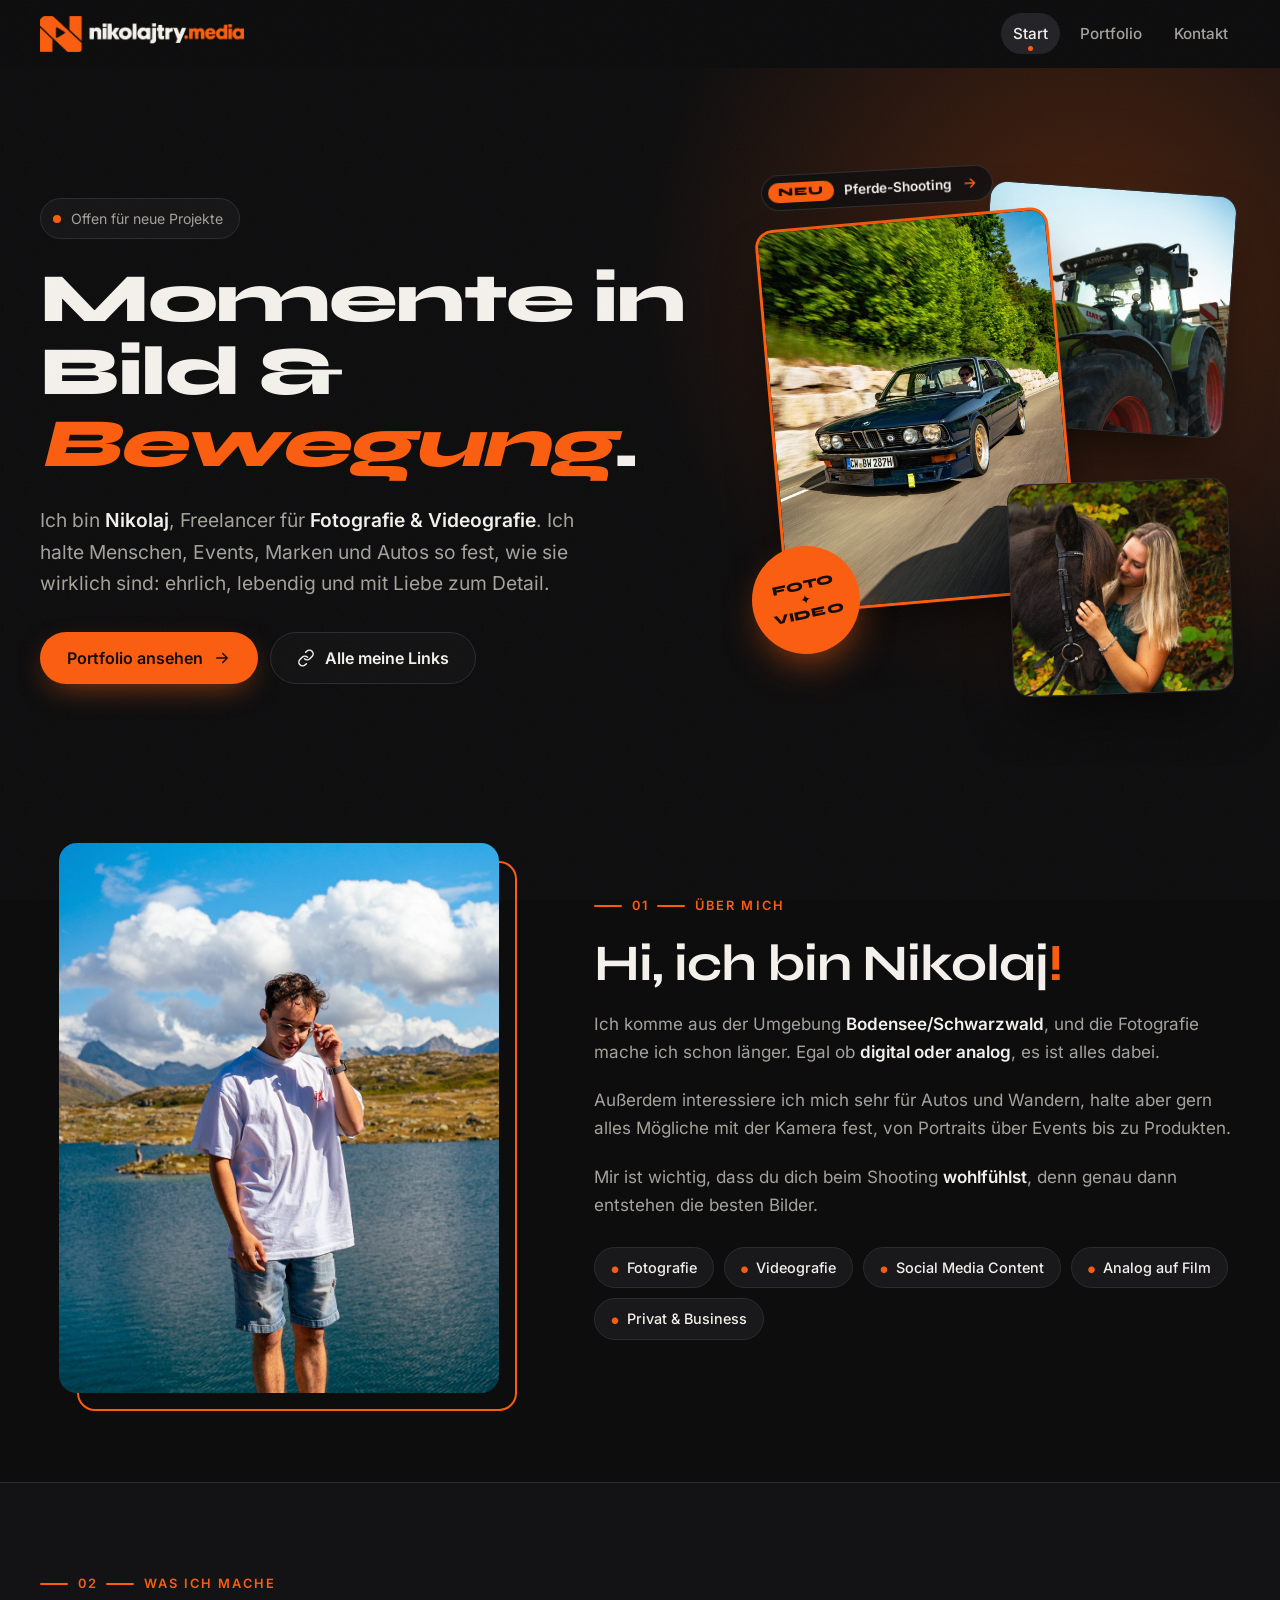
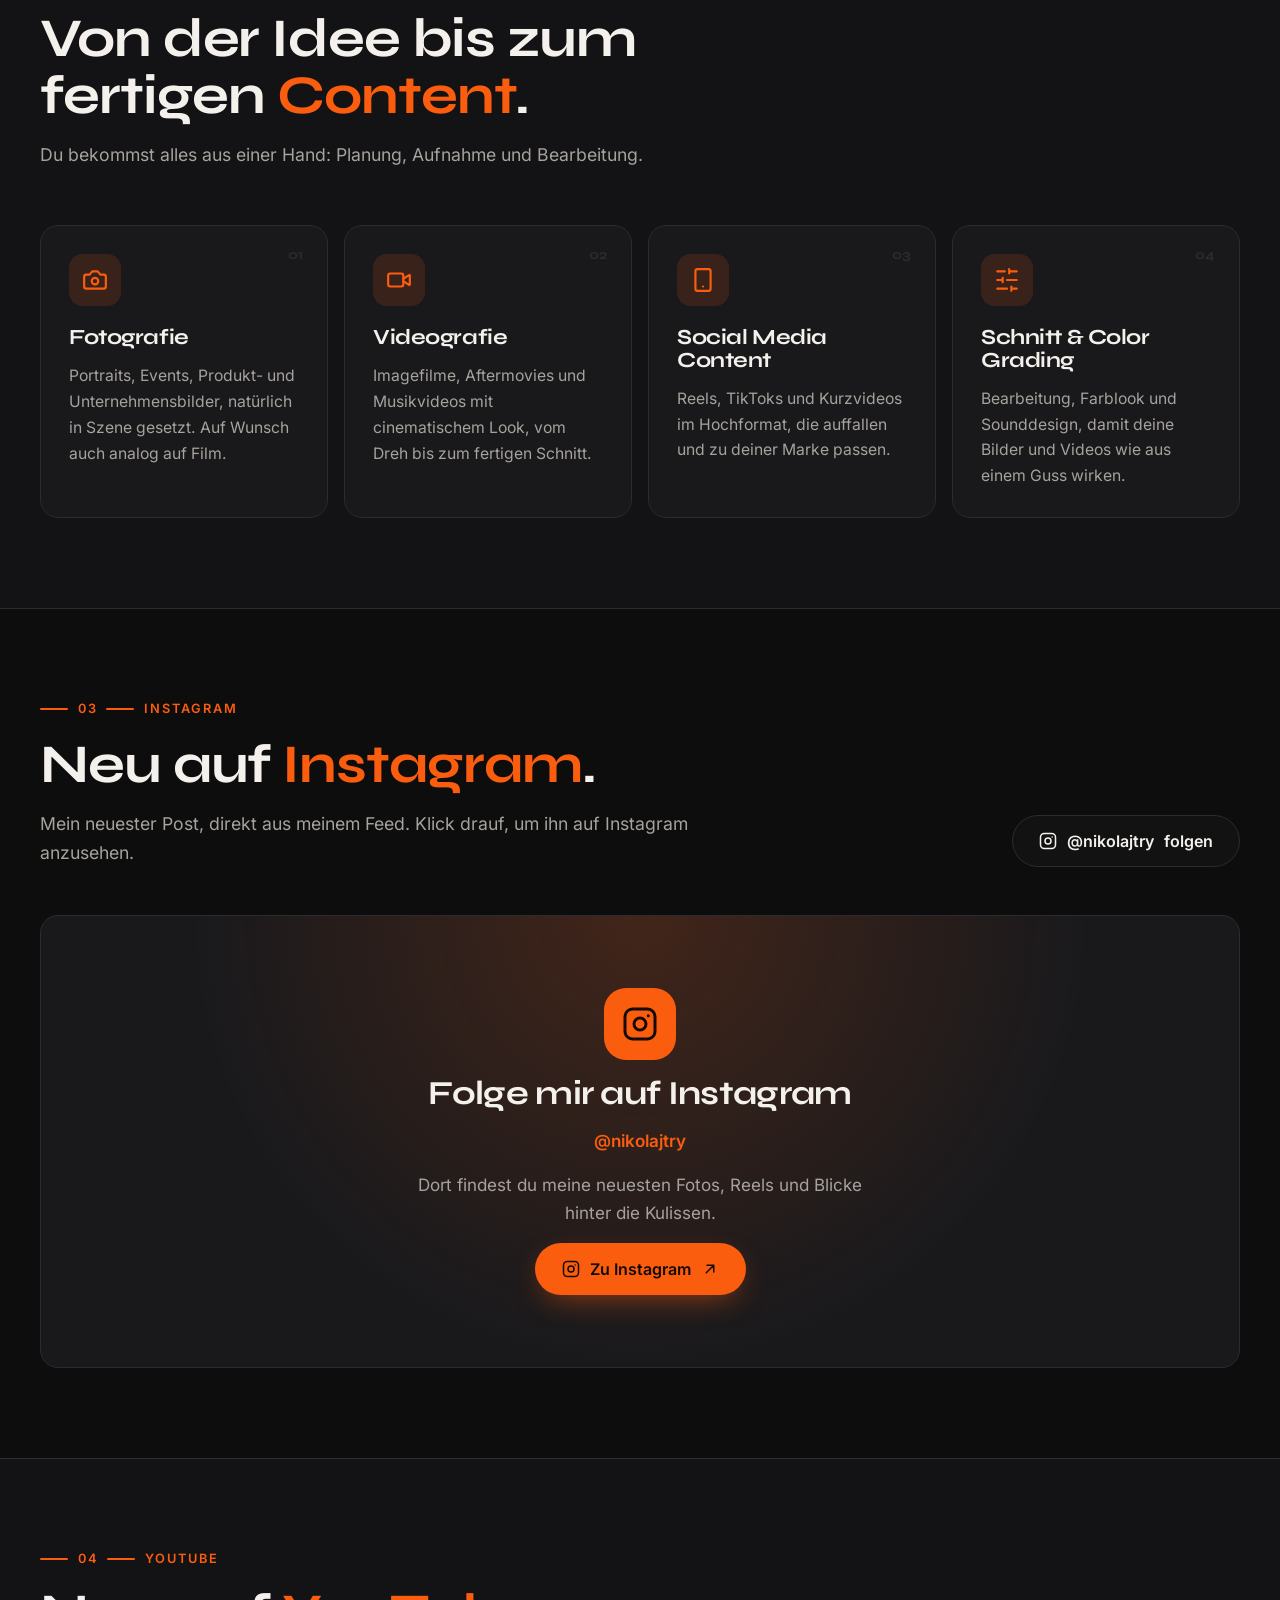
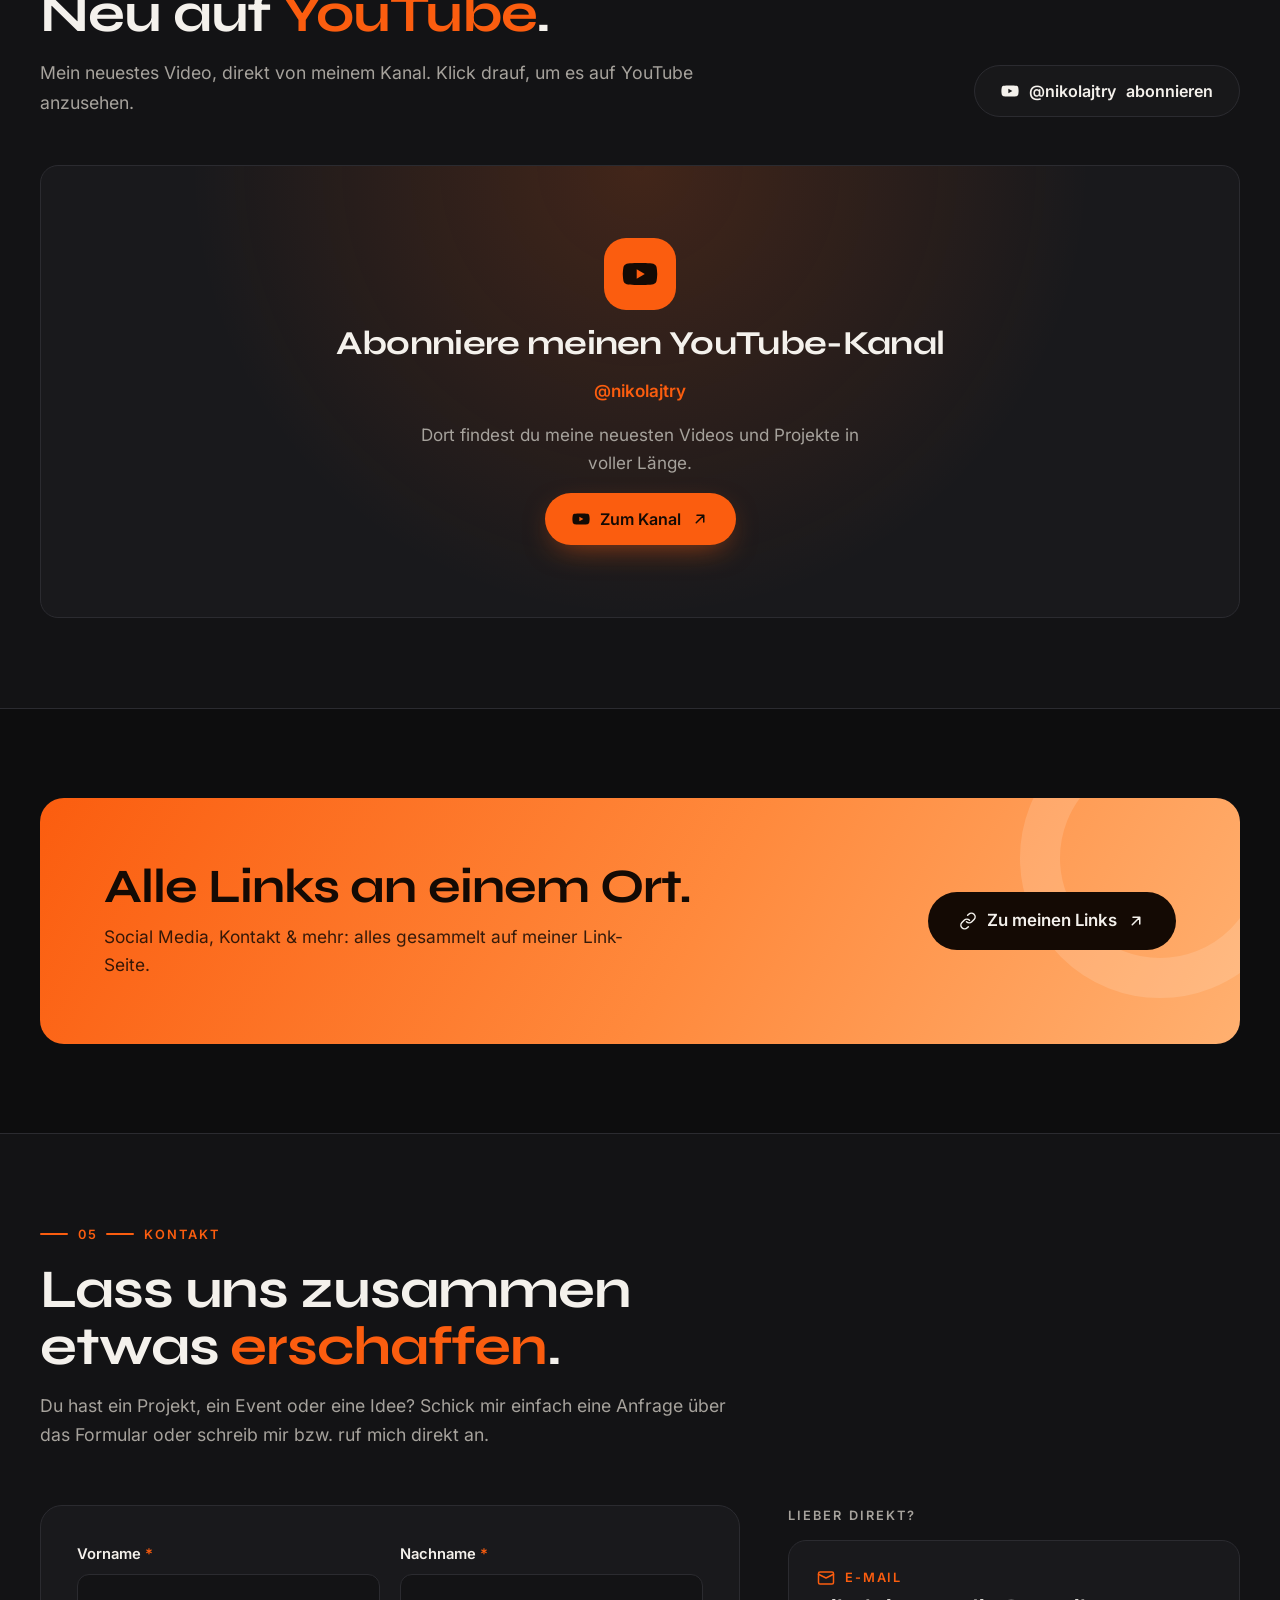
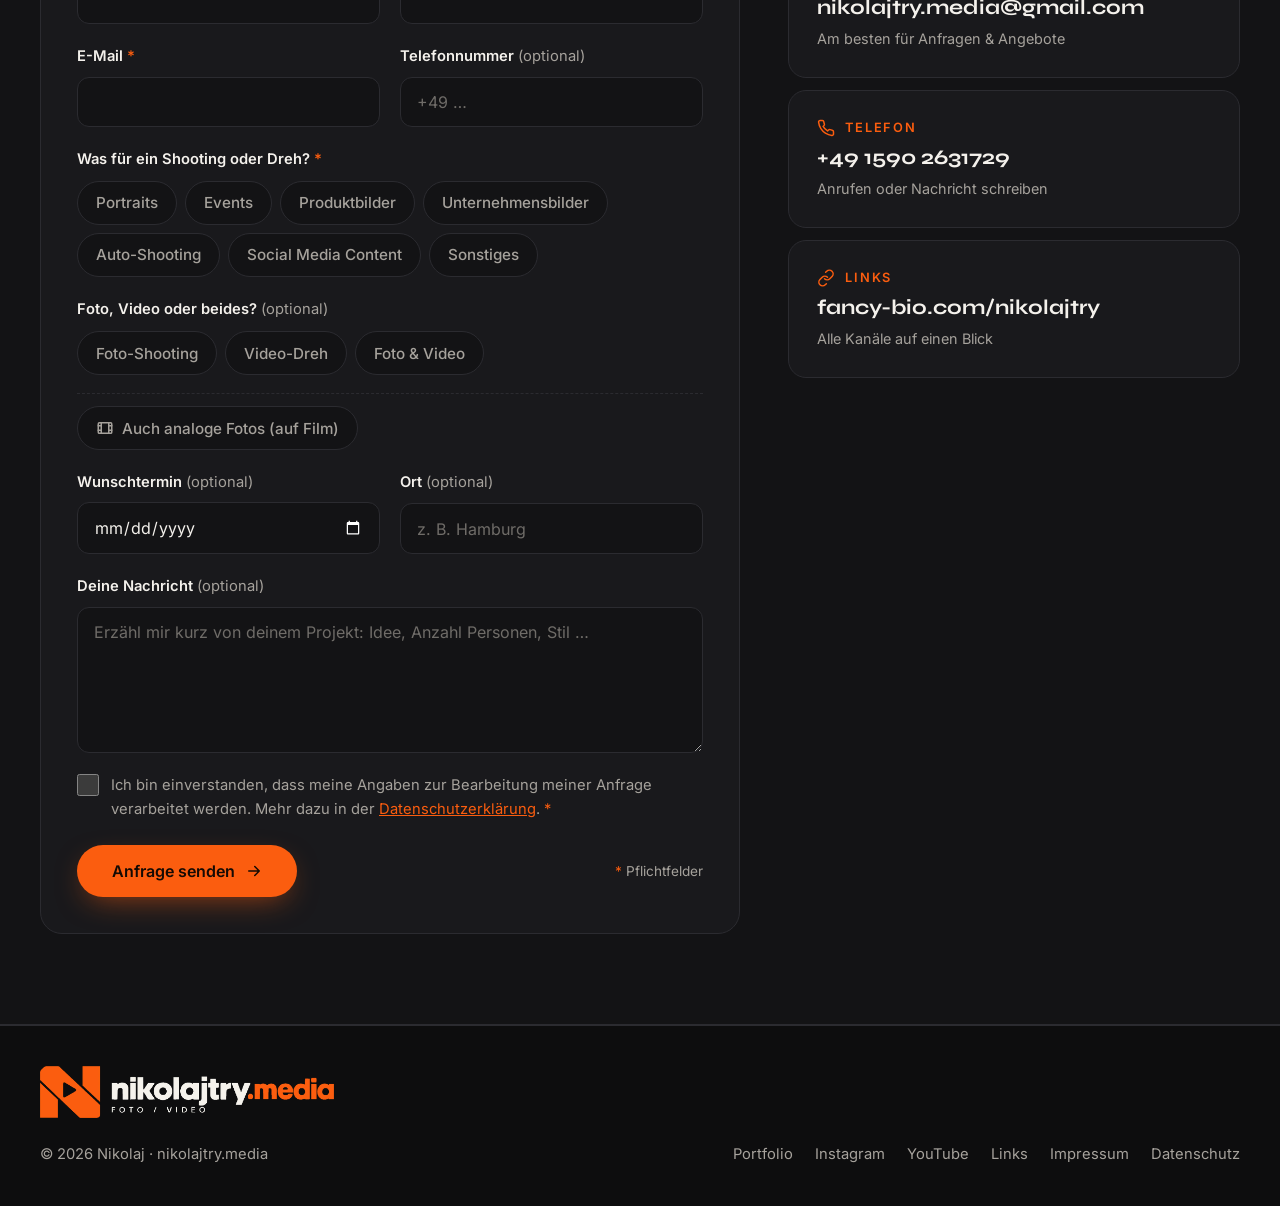
==== index.html @ f41c7193 "Neues Projekt "Holzrücken mit Pferd" (16 Bilder, Steißlingen) - Auswahl aus 22 Bildern: Rückepferd i" ====
<!DOCTYPE html>
<html lang="de">
<head>
  <meta charset="utf-8">
  <meta name="viewport" content="width=device-width, initial-scale=1">
  <title>Fotografie &amp; Videografie von Nikolaj | nikolajtry.media</title>
  <meta name="description" content="Nikolaj, Freelancer für Fotografie und Videografie: Portraits, Events, Auto-Shootings, Imagefilme und Social-Media-Content. Jetzt Portfolio ansehen und anfragen.">
  <meta name="theme-color" content="#0d0d0e">
  <meta property="og:title" content="Nikolaj | Fotografie & Videografie">
  <meta property="og:description" content="Freelancer für Foto & Video: Portraits, Events, Auto-Shootings, Imagefilme und Social-Media-Content.">
  <meta property="og:type" content="website">
  <link rel="icon" href="images/favicon-32.png" type="image/png" sizes="32x32">
  <link rel="icon" href="images/favicon-192.png" type="image/png" sizes="192x192">
  <link rel="apple-touch-icon" href="images/apple-touch-icon.png">
  <link rel="preload" href="fonts/syne-latin.woff2" as="font" type="font/woff2" crossorigin>
  <link rel="preload" href="fonts/inter-latin.woff2" as="font" type="font/woff2" crossorigin>
  <link rel="stylesheet" href="css/style.css?v=20261017-1156">
  <script>document.documentElement.classList.add("js");</script>
</head>
<body>
  <a class="skip-link" href="#inhalt">Zum Inhalt springen</a>

  <header class="site-header">
    <div class="container">
      <a class="logo" href="index.html" aria-label="nikolajtry.media, zur Startseite">
        <img class="logo-full" src="images/logo.webp" alt="nikolajtry.media" width="905" height="160">
        <img class="logo-icon" src="images/logo-icon.webp" alt="" width="185" height="160" aria-hidden="true">
      </a>
      <nav class="nav" aria-label="Hauptnavigation">
        <a href="index.html" aria-current="page">Start</a>
        <a href="portfolio.html">Portfolio</a>
        <a href="#kontakt">Kontakt</a>
      </nav>
    </div>
  </header>

  <main id="inhalt">
    <!-- ================= HERO ================= -->
    <section class="hero">
      <div class="container">
        <div class="hero-text">
          <span class="status-pill reveal"><span class="dot" aria-hidden="true"></span>Offen für neue Projekte</span>
          <h1 class="reveal" style="--delay:.08s">Momente in Bild &amp; <span class="accent">Bewegung</span>.</h1>
          <p class="hero-lead reveal" style="--delay:.16s">
            Ich bin <strong>Nikolaj</strong>, Freelancer für <strong>Fotografie &amp; Videografie</strong>.
            Ich halte Menschen, Events, Marken und Autos so fest, wie sie wirklich sind: ehrlich, lebendig
            und mit Liebe zum Detail.
          </p>
          <div class="hero-actions reveal" style="--delay:.24s">
            <a class="btn btn-primary" href="portfolio.html">
              Portfolio ansehen
              <svg viewBox="0 0 24 24" fill="none" stroke="currentColor" stroke-width="2" stroke-linecap="round" stroke-linejoin="round" aria-hidden="true"><path d="M5 12h14M13 6l6 6-6 6"/></svg>
            </a>
            <a class="btn btn-ghost" href="https://fancy-bio.com/nikolajtry" target="_blank" rel="noopener">
              <svg viewBox="0 0 24 24" fill="none" stroke="currentColor" stroke-width="2" stroke-linecap="round" stroke-linejoin="round" aria-hidden="true"><path d="M10 13a5 5 0 0 0 7.07 0l3-3a5 5 0 0 0-7.07-7.07l-1.5 1.5"/><path d="M14 11a5 5 0 0 0-7.07 0l-3 3a5 5 0 0 0 7.07 7.07l1.5-1.5"/></svg>
              Alle meine Links
            </a>
          </div>
        </div>

        <!-- wird automatisch gefüllt: Bilder aus "startseite" in js/projekte.js wechseln durch,
             ein Projekt mit "neu" bekommt den Neu-Hinweis -->
        <div class="hero-visual reveal" style="--delay:.2s" data-hero-visual>
          <a class="hero-collage" href="portfolio.html" aria-label="Zum Portfolio" data-hero-collage></a>
        </div>
      </div>
    </section>

    <!-- ================= ÜBER MICH ================= -->
    <section class="section" id="ueber-mich">
      <div class="container about">
        <div class="about-photo reveal">
          <img src="images/about.jpg" alt="Portrait von Nikolaj an einem Bergsee" width="1000" height="1250" loading="lazy">
        </div>
        <div class="about-text reveal" style="--delay:.1s">
          <span class="eyebrow">01<span class="eyebrow-line" aria-hidden="true"></span>Über mich</span>
          <h2>Hi, ich bin Nikolaj<span class="accent">!</span></h2>
          <p>
            Ich komme aus der Umgebung <strong>Bodensee/Schwarzwald</strong>, und die Fotografie mache ich
            schon länger. Egal ob <strong>digital oder analog</strong>, es ist alles dabei.
          </p>
          <p>
            Außerdem interessiere ich mich sehr für Autos und Wandern, halte aber gern alles Mögliche mit der
            Kamera fest, von Portraits über Events bis zu Produkten.
          </p>
          <p>
            Mir ist wichtig, dass du dich beim Shooting <strong>wohlfühlst</strong>, denn genau dann entstehen die besten Bilder.
          </p>
          <ul class="tags" aria-label="Schwerpunkte">
            <li>Fotografie</li>
            <li>Videografie</li>
            <li>Social Media Content</li>
            <li>Analog auf Film</li>
            <li>Privat &amp; Business</li>
          </ul>
        </div>
      </div>
    </section>

    <!-- ================= LEISTUNGEN ================= -->
    <section class="section section-alt" id="leistungen">
      <div class="container">
        <div class="section-head reveal">
          <span class="eyebrow">02<span class="eyebrow-line" aria-hidden="true"></span>Was ich mache</span>
          <h2>Von der Idee bis zum fertigen <span class="accent">Content</span>.</h2>
          <p>Du bekommst alles aus einer Hand: Planung, Aufnahme und Bearbeitung.</p>
        </div>

        <div class="services">
          <article class="service reveal">
            <span class="service-num" aria-hidden="true">01</span>
            <span class="service-icon" aria-hidden="true">
              <svg viewBox="0 0 24 24" fill="none" stroke="currentColor" stroke-width="2" stroke-linecap="round" stroke-linejoin="round"><path d="M14.5 4h-5L7 7H4a2 2 0 0 0-2 2v9a2 2 0 0 0 2 2h16a2 2 0 0 0 2-2V9a2 2 0 0 0-2-2h-3l-2.5-3z"/><circle cx="12" cy="13" r="3"/></svg>
            </span>
            <h3>Fotografie</h3>
            <p>Portraits, Events, Produkt- und Unternehmensbilder, natürlich in Szene gesetzt. Auf Wunsch auch analog auf Film.</p>
          </article>

          <article class="service reveal" style="--delay:.08s">
            <span class="service-num" aria-hidden="true">02</span>
            <span class="service-icon" aria-hidden="true">
              <svg viewBox="0 0 24 24" fill="none" stroke="currentColor" stroke-width="2" stroke-linecap="round" stroke-linejoin="round"><path d="m16 13 5.2 3.5a.5.5 0 0 0 .8-.4V7.9a.5.5 0 0 0-.8-.4L16 11"/><rect x="2" y="6" width="14" height="12" rx="2"/></svg>
            </span>
            <h3>Videografie</h3>
            <p>Imagefilme, Aftermovies und Musikvideos mit cinematischem Look, vom Dreh bis zum fertigen Schnitt.</p>
          </article>

          <article class="service reveal" style="--delay:.16s">
            <span class="service-num" aria-hidden="true">03</span>
            <span class="service-icon" aria-hidden="true">
              <svg viewBox="0 0 24 24" fill="none" stroke="currentColor" stroke-width="2" stroke-linecap="round" stroke-linejoin="round"><rect x="5" y="2" width="14" height="20" rx="2"/><path d="M12 18h.01"/></svg>
            </span>
            <h3>Social Media Content</h3>
            <p>Reels, TikToks und Kurzvideos im Hochformat, die auffallen und zu deiner Marke passen.</p>
          </article>

          <article class="service reveal" style="--delay:.24s">
            <span class="service-num" aria-hidden="true">04</span>
            <span class="service-icon" aria-hidden="true">
              <svg viewBox="0 0 24 24" fill="none" stroke="currentColor" stroke-width="2" stroke-linecap="round" stroke-linejoin="round"><path d="M21 4h-7M10 4H3M21 12h-9M8 12H3M21 20h-5M12 20H3M14 2v4M8 10v4M16 18v4"/></svg>
            </span>
            <h3>Schnitt &amp; Color Grading</h3>
            <p>Bearbeitung, Farblook und Sounddesign, damit deine Bilder und Videos wie aus einem Guss wirken.</p>
          </article>
        </div>
      </div>
    </section>

    <!-- ================= INSTAGRAM ================= -->
    <section class="section" id="instagram">
      <div class="container">
        <div class="insta-head">
          <div class="section-head reveal">
            <span class="eyebrow">03<span class="eyebrow-line" aria-hidden="true"></span>Instagram</span>
            <h2>Neu auf <span class="accent">Instagram</span>.</h2>
            <p>Mein neuester Post, direkt aus meinem Feed. Klick drauf, um ihn auf Instagram anzusehen.</p>
          </div>
          <a class="btn btn-ghost reveal" href="https://www.instagram.com/nikolajtry/" target="_blank" rel="noopener" data-insta-profile>
            <svg viewBox="0 0 24 24" fill="none" stroke="currentColor" stroke-width="2" stroke-linecap="round" stroke-linejoin="round" aria-hidden="true"><rect x="2" y="2" width="20" height="20" rx="5"/><circle cx="12" cy="12" r="4"/><circle cx="17.5" cy="6.5" r="1" fill="currentColor" stroke="none"/></svg>
            <span data-insta-handle>@nikolajtry</span> folgen
          </a>
        </div>

        <!-- wird von js/main.js gefüllt (Einstellungen in js/config.js) -->
        <div data-insta-feed aria-live="polite">
          <div class="insta-skeleton" aria-label="Instagram-Feed wird geladen"></div>
        </div>
      </div>
    </section>

    <!-- ================= YOUTUBE ================= -->
    <section class="section section-alt" id="youtube">
      <div class="container">
        <div class="insta-head">
          <div class="section-head reveal">
            <span class="eyebrow">04<span class="eyebrow-line" aria-hidden="true"></span>YouTube</span>
            <h2>Neu auf <span class="accent">YouTube</span>.</h2>
            <p>Mein neuestes Video, direkt von meinem Kanal. Klick drauf, um es auf YouTube anzusehen.</p>
          </div>
          <a class="btn btn-ghost reveal" href="https://www.youtube.com/@nikolajtry" target="_blank" rel="noopener" data-yt-channel>
            <svg viewBox="0 0 24 24" fill="currentColor" aria-hidden="true"><path d="M23 7.2a3 3 0 0 0-2.1-2.1C19 4.6 12 4.6 12 4.6s-7 0-8.9.5A3 3 0 0 0 1 7.2 31 31 0 0 0 .5 12 31 31 0 0 0 1 16.8a3 3 0 0 0 2.1 2.1c1.9.5 8.9.5 8.9.5s7 0 8.9-.5a3 3 0 0 0 2.1-2.1 31 31 0 0 0 .5-4.8 31 31 0 0 0-.5-4.8ZM9.8 15.1V8.9l5.4 3.1-5.4 3.1Z"/></svg>
            <span data-yt-handle>@nikolajtry</span> abonnieren
          </a>
        </div>

        <!-- wird von js/youtube.js gefüllt (Einstellungen in js/config.js) -->
        <div data-yt-feed aria-live="polite">
          <div class="insta-skeleton yt-skeleton" aria-label="YouTube-Videos werden geladen"></div>
        </div>
      </div>
    </section>

    <!-- ================= LINKS (Fancy Bio) ================= -->
    <section class="section">
      <div class="container">
        <div class="links-band reveal">
          <div>
            <h2>Alle Links an einem Ort.</h2>
            <p>Social Media, Kontakt &amp; mehr: alles gesammelt auf meiner Link-Seite.</p>
          </div>
          <a class="btn btn-dark" href="https://fancy-bio.com/nikolajtry" target="_blank" rel="noopener">
            <svg viewBox="0 0 24 24" fill="none" stroke="currentColor" stroke-width="2" stroke-linecap="round" stroke-linejoin="round" aria-hidden="true"><path d="M10 13a5 5 0 0 0 7.07 0l3-3a5 5 0 0 0-7.07-7.07l-1.5 1.5"/><path d="M14 11a5 5 0 0 0-7.07 0l-3 3a5 5 0 0 0 7.07 7.07l1.5-1.5"/></svg>
            Zu meinen Links
            <svg viewBox="0 0 24 24" fill="none" stroke="currentColor" stroke-width="2" stroke-linecap="round" stroke-linejoin="round" aria-hidden="true"><path d="M7 17 17 7M8 7h9v9"/></svg>
          </a>
        </div>
      </div>
    </section>

    <!-- ================= KONTAKT ================= -->
    <section class="section section-alt" id="kontakt">
      <div class="container">
        <div class="section-head reveal">
          <span class="eyebrow">05<span class="eyebrow-line" aria-hidden="true"></span>Kontakt</span>
          <h2>Lass uns zusammen etwas <span class="accent">erschaffen</span>.</h2>
          <p>Du hast ein Projekt, ein Event oder eine Idee? Schick mir einfach eine Anfrage über das Formular oder schreib mir bzw. ruf mich direkt an.</p>
        </div>

        <div class="contact-layout">
          <form class="contact-form reveal" data-contact-form novalidate>
            <div class="form-body" data-form-body>
              <div class="form-row">
                <div class="field">
                  <label for="cf-vorname">Vorname <span class="req" aria-hidden="true">*</span></label>
                  <input id="cf-vorname" name="vorname" type="text" autocomplete="given-name" required aria-describedby="cf-vorname-error">
                  <p class="field-error" id="cf-vorname-error"></p>
                </div>
                <div class="field">
                  <label for="cf-nachname">Nachname <span class="req" aria-hidden="true">*</span></label>
                  <input id="cf-nachname" name="nachname" type="text" autocomplete="family-name" required aria-describedby="cf-nachname-error">
                  <p class="field-error" id="cf-nachname-error"></p>
                </div>
              </div>

              <div class="form-row">
                <div class="field">
                  <label for="cf-email">E-Mail <span class="req" aria-hidden="true">*</span></label>
                  <input id="cf-email" name="email" type="email" autocomplete="email" inputmode="email" required aria-describedby="cf-email-error">
                  <p class="field-error" id="cf-email-error"></p>
                </div>
                <div class="field">
                  <label for="cf-telefon">Telefonnummer <span class="optional">(optional)</span></label>
                  <input id="cf-telefon" name="telefon" type="tel" autocomplete="tel" inputmode="tel" placeholder="+49 …" aria-describedby="cf-telefon-error">
                  <p class="field-error" id="cf-telefon-error"></p>
                </div>
              </div>

              <fieldset class="field chips-field" aria-describedby="cf-art-error">
                <legend>Was für ein Shooting oder Dreh? <span class="req" aria-hidden="true">*</span></legend>
                <div class="chips">
              <label class="chip"><input type="radio" name="art" value="portrait" required><span>Portraits</span></label>
              <label class="chip"><input type="radio" name="art" value="event"><span>Events</span></label>
              <label class="chip"><input type="radio" name="art" value="produkt"><span>Produktbilder</span></label>
              <label class="chip"><input type="radio" name="art" value="unternehmen"><span>Unternehmensbilder</span></label>
              <label class="chip"><input type="radio" name="art" value="automotive"><span>Auto-Shooting</span></label>
              <label class="chip"><input type="radio" name="art" value="social-media"><span>Social Media Content</span></label>
              <label class="chip"><input type="radio" name="art" value="sonstiges"><span>Sonstiges</span></label>
                </div>
                <p class="field-error" id="cf-art-error"></p>
              </fieldset>

              <fieldset class="field chips-field chips-sub" data-event-types hidden>
                <legend>Welches Event?</legend>
                <div class="chips">
              <label class="chip"><input type="radio" name="anlass" value="Geburtstag"><span>Geburtstag</span></label>
              <label class="chip"><input type="radio" name="anlass" value="Hochzeit"><span>Hochzeit</span></label>
              <label class="chip"><input type="radio" name="anlass" value="Feier"><span>Feier / Party</span></label>
              <label class="chip"><input type="radio" name="anlass" value="Anderes Event"><span>Anderes Event</span></label>
                </div>
              </fieldset>

              <!-- erscheint nur bei "Sonstiges" -->
              <div class="field chips-sub" data-other-box hidden>
                <label for="cf-sonstiges">Worum geht's? <span class="req" aria-hidden="true">*</span></label>
                <input id="cf-sonstiges" name="sonstiges" type="text" maxlength="80" autocomplete="off" placeholder="z. B. Tiershooting, Musikvideo, Bewerbungsfotos …" aria-describedby="cf-sonstiges-error">
                <p class="field-error" id="cf-sonstiges-error"></p>
              </div>

              <fieldset class="field chips-field">
                <legend>Foto, Video oder beides? <span class="optional">(optional)</span></legend>
                <div class="chips">
              <label class="chip"><input type="radio" name="medium" value="Foto"><span>Foto-Shooting</span></label>
              <label class="chip"><input type="radio" name="medium" value="Video"><span>Video-Dreh</span></label>
              <label class="chip"><input type="radio" name="medium" value="Foto & Video"><span>Foto &amp; Video</span></label>
                </div>
                <div class="chips chips-addon">
                  <label class="chip"><input type="checkbox" name="analog" value="Ja"><span><svg viewBox="0 0 24 24" fill="none" stroke="currentColor" stroke-width="2" stroke-linecap="round" stroke-linejoin="round" aria-hidden="true"><rect x="3" y="5" width="18" height="14" rx="1.5"/><path d="M7 5v14M17 5v14M3 9h4M3 15h4M17 9h4M17 15h4"/></svg>Auch analoge Fotos (auf Film)</span></label>
                </div>
              </fieldset>

              <div class="form-row">
                <div class="field">
                  <label for="cf-datum">Wunschtermin <span class="optional">(optional)</span></label>
                  <input id="cf-datum" name="datum" type="date">
                </div>
                <div class="field">
                  <label for="cf-ort">Ort <span class="optional">(optional)</span></label>
                  <input id="cf-ort" name="ort" type="text" autocomplete="address-level2" placeholder="z. B. Hamburg">
                </div>
              </div>

              <div class="field">
                <label for="cf-nachricht">Deine Nachricht <span class="optional">(optional)</span></label>
                <textarea id="cf-nachricht" name="nachricht" rows="5" placeholder="Erzähl mir kurz von deinem Projekt: Idee, Anzahl Personen, Stil …"></textarea>
              </div>

              <!-- Schutz vor Spam-Bots: Dieses Feld ist für Menschen unsichtbar -->
              <div class="hp" aria-hidden="true">
                <label>Bitte leer lassen <input type="text" name="_honey" tabindex="-1" autocomplete="off"></label>
              </div>

              <div class="field">
                <label class="consent">
                  <input type="checkbox" name="datenschutz" required aria-describedby="cf-consent-error">
                  <span>Ich bin einverstanden, dass meine Angaben zur Bearbeitung meiner Anfrage verarbeitet werden. Mehr dazu in der <a href="impressum.html#datenschutz">Datenschutzerklärung</a>. <span class="req" aria-hidden="true">*</span></span>
                </label>
                <p class="field-error" id="cf-consent-error"></p>
              </div>

              <div class="form-actions">
                <button class="btn btn-primary" type="submit" data-submit>
                  <span data-submit-label>Anfrage senden</span>
                  <svg viewBox="0 0 24 24" fill="none" stroke="currentColor" stroke-width="2" stroke-linecap="round" stroke-linejoin="round" aria-hidden="true"><path d="M5 12h14M13 6l6 6-6 6"/></svg>
                </button>
                <p class="form-note"><span class="req">*</span> Pflichtfelder</p>
              </div>
            </div>

            <div class="form-status" data-form-status role="status" aria-live="polite" tabindex="-1"></div>
          </form>

          <aside class="contact-aside reveal" style="--delay:.1s" aria-label="Direkter Kontakt">
            <p class="aside-title">Lieber direkt?</p>
            <div class="contact-grid">
              <a class="contact-card reveal" href="mailto:nikolajtry.media@gmail.com?subject=Anfrage%20%C3%BCber%20dein%20Portfolio">
                <span class="label">
                  <svg viewBox="0 0 24 24" fill="none" stroke="currentColor" stroke-width="2" stroke-linecap="round" stroke-linejoin="round" aria-hidden="true"><rect x="2" y="4" width="20" height="16" rx="2"/><path d="m22 7-10 5L2 7"/></svg>
                  E-Mail
                </span>
                <span class="value">nikolajtry.media@gmail.com</span>
                <span class="hint">Am besten für Anfragen &amp; Angebote</span>
              </a>

              <a class="contact-card reveal" style="--delay:.08s" href="tel:+4915902631729">
                <span class="label">
                  <svg viewBox="0 0 24 24" fill="none" stroke="currentColor" stroke-width="2" stroke-linecap="round" stroke-linejoin="round" aria-hidden="true"><path d="M22 16.92v3a2 2 0 0 1-2.18 2 19.79 19.79 0 0 1-8.63-3.07 19.5 19.5 0 0 1-6-6 19.79 19.79 0 0 1-3.07-8.67A2 2 0 0 1 4.11 2h3a2 2 0 0 1 2 1.72c.13.96.36 1.9.7 2.81a2 2 0 0 1-.45 2.11L8.09 9.91a16 16 0 0 0 6 6l1.27-1.27a2 2 0 0 1 2.11-.45c.91.34 1.85.57 2.81.7A2 2 0 0 1 22 16.92z"/></svg>
                  Telefon
                </span>
                <span class="value">+49 1590 2631729</span>
                <span class="hint">Anrufen oder Nachricht schreiben</span>
              </a>

              <a class="contact-card reveal" style="--delay:.16s" href="https://fancy-bio.com/nikolajtry" target="_blank" rel="noopener">
                <span class="label">
                  <svg viewBox="0 0 24 24" fill="none" stroke="currentColor" stroke-width="2" stroke-linecap="round" stroke-linejoin="round" aria-hidden="true"><path d="M10 13a5 5 0 0 0 7.07 0l3-3a5 5 0 0 0-7.07-7.07l-1.5 1.5"/><path d="M14 11a5 5 0 0 0-7.07 0l-3 3a5 5 0 0 0 7.07 7.07l1.5-1.5"/></svg>
                  Links
                </span>
                <span class="value">fancy-bio.com/nikolajtry</span>
                <span class="hint">Alle Kanäle auf einen Blick</span>
              </a>
            </div>
          </aside>
        </div>
      </div>
    </section>
  </main>

  <footer class="site-footer">
    <div class="container">
      <a class="footer-logo" href="index.html" aria-label="nikolajtry.media, zur Startseite">
        <img src="images/logo-full.webp" alt="nikolajtry.media, Foto / Video" width="1131" height="200" loading="lazy">
      </a>
      <span>© <span data-year>2026</span> Nikolaj · nikolajtry.media</span>
      <nav class="footer-links" aria-label="Footer">
        <a href="portfolio.html">Portfolio</a>
        <a href="https://www.instagram.com/nikolajtry/" target="_blank" rel="noopener" data-insta-profile>Instagram</a>
        <a href="https://www.youtube.com/@nikolajtry" target="_blank" rel="noopener" data-yt-channel>YouTube</a>
        <a href="https://fancy-bio.com/nikolajtry" target="_blank" rel="noopener">Links</a>
        <a href="impressum.html">Impressum</a>
        <a href="impressum.html#datenschutz">Datenschutz</a>
      </nav>
    </div>
  </footer>

  <script src="js/config.js?v=20261017-1156"></script>
  <script src="js/projekte.js?v=20261017-1156"></script>
  <script src="js/media.js?v=20261017-1156"></script>
  <script src="js/main.js?v=20261017-1156"></script>
  <script src="js/youtube.js?v=20261017-1156"></script>
  <script src="js/kontakt.js?v=20261017-1156"></script>
</body>
</html>
---- css/style.css ----
/* ============================================================
   Schriften (lokal gehostet – kein Google-Server, DSGVO-freundlich)
   ============================================================ */
@font-face {
  font-family: "Syne";
  src: url("../fonts/syne-latin.woff2") format("woff2");
  font-weight: 400 800;
  font-display: swap;
}
@font-face {
  font-family: "Inter";
  src: url("../fonts/inter-latin.woff2") format("woff2");
  font-weight: 100 900;
  font-display: swap;
}

/* ============================================================
   Farben & Grundwerte – hier kannst du z. B. das Orange ändern
   ============================================================ */
:root {
  color-scheme: dark;
  --bg: #0d0d0e;
  --bg-2: #131315;
  --surface: #19191c;
  --surface-2: #222226;
  --line: #2b2b30;
  --text: #f4f1ec;
  --muted: #a6a29c;
  --orange: #fb5d0f; /* exakt das Orange aus dem Logo */
  --orange-2: #ff7a33;
  --orange-soft: rgba(251, 93, 15, 0.14);
  --on-orange: #140a04;
  --danger: #ff6b6b;
  --success: #5fd38d;

  --font-display: "Syne", "Arial Black", system-ui, sans-serif;
  --font-body: "Inter", system-ui, -apple-system, "Segoe UI", Roboto, sans-serif;

  --radius: 18px;
  --radius-sm: 12px;
  --container: 1200px;
  --gutter: clamp(16px, 4vw, 32px);
  --header-h: 68px;
  --ease: cubic-bezier(0.22, 1, 0.36, 1);
}

/* ============================================================
   Basis
   ============================================================ */
*,
*::before,
*::after {
  box-sizing: border-box;
}

html {
  scroll-padding-top: calc(var(--header-h) + 12px);
  -webkit-text-size-adjust: 100%;
}
@media (prefers-reduced-motion: no-preference) {
  html {
    scroll-behavior: smooth;
  }
}

body {
  margin: 0;
  background: var(--bg);
  color: var(--text);
  font-family: var(--font-body);
  font-size: 1.0625rem;
  line-height: 1.65;
  -webkit-font-smoothing: antialiased;
  overflow-x: hidden;
}

/* feines Filmkorn über der ganzen Seite */
body::before {
  content: "";
  position: fixed;
  inset: 0;
  z-index: 100;
  pointer-events: none;
  opacity: 0.035;
  background-image: url("data:image/svg+xml,%3Csvg xmlns='http://www.w3.org/2000/svg' width='160' height='160'%3E%3Cfilter id='n'%3E%3CfeTurbulence type='fractalNoise' baseFrequency='.9' numOctaves='3' stitchTiles='stitch'/%3E%3C/filter%3E%3Crect width='100%25' height='100%25' filter='url(%23n)'/%3E%3C/svg%3E");
}

img,
video,
iframe {
  display: block;
  max-width: 100%;
}

[hidden] {
  display: none !important;
}

a {
  color: inherit;
}

h1,
h2,
h3 {
  font-family: var(--font-display);
  font-weight: 700;
  line-height: 1.05;
  letter-spacing: -0.02em;
  margin: 0;
}

p {
  margin: 0;
}

::selection {
  background: var(--orange);
  color: var(--on-orange);
}

:focus-visible {
  outline: 2px solid var(--orange);
  outline-offset: 3px;
  border-radius: 6px;
}

/* verhindert seitliches Scrollen durch dekorative Elemente (z. B. Rahmen am Portrait) */
main {
  overflow-x: clip;
}

.container {
  width: 100%;
  max-width: calc(var(--container) + var(--gutter) * 2);
  margin-inline: auto;
  padding-inline: var(--gutter);
}

.accent {
  color: var(--orange);
}

.skip-link {
  position: absolute;
  left: 12px;
  top: -60px;
  z-index: 200;
  padding: 10px 16px;
  background: var(--orange);
  color: var(--on-orange);
  font-weight: 600;
  border-radius: 10px;
  text-decoration: none;
}
.skip-link:focus {
  top: 12px;
}

.visually-hidden {
  position: absolute;
  width: 1px;
  height: 1px;
  overflow: hidden;
  clip: rect(0 0 0 0);
  white-space: nowrap;
}

/* ============================================================
   Buttons
   ============================================================ */
.btn {
  display: inline-flex;
  align-items: center;
  justify-content: center;
  gap: 10px;
  min-height: 52px;
  padding: 0 26px;
  border-radius: 999px;
  border: 1.5px solid transparent;
  font: 600 1rem/1 var(--font-body);
  text-decoration: none;
  cursor: pointer;
  transition: transform 0.25s var(--ease), background-color 0.25s, border-color 0.25s, color 0.25s,
    box-shadow 0.25s;
}
.btn svg {
  width: 18px;
  height: 18px;
  flex: none;
}
.btn:hover {
  transform: translateY(-2px);
}
.btn:active {
  transform: translateY(0);
}

.btn-primary {
  background: var(--orange);
  color: var(--on-orange);
  box-shadow: 0 10px 30px -10px rgba(251, 93, 15, 0.6);
}
.btn-primary:hover {
  background: var(--orange-2);
  box-shadow: 0 14px 36px -10px rgba(251, 93, 15, 0.75);
}

.btn-ghost {
  border-color: var(--line);
  color: var(--text);
  background: rgba(255, 255, 255, 0.02);
}
.btn-ghost:hover {
  border-color: var(--orange);
  color: var(--orange);
}

.btn-dark {
  background: var(--on-orange);
  color: var(--text);
}
.btn-dark:hover {
  background: #000;
}

/* ============================================================
   Header / Navigation
   ============================================================ */
.site-header {
  position: sticky;
  top: 0;
  z-index: 50;
  height: var(--header-h);
  background: rgba(13, 13, 14, 0.72);
  backdrop-filter: blur(14px) saturate(140%);
  -webkit-backdrop-filter: blur(14px) saturate(140%);
  border-bottom: 1px solid transparent;
  transition: border-color 0.3s;
}
.site-header.is-scrolled {
  border-bottom-color: var(--line);
}
.site-header .container {
  height: 100%;
  display: flex;
  align-items: center;
  justify-content: space-between;
  gap: 16px;
}

.logo {
  display: inline-flex;
  align-items: center;
  flex: none;
  text-decoration: none;
}
.logo img {
  display: block;
  width: auto;
}
.logo-full {
  height: 36px;
}
.logo-icon {
  display: none !important;
  height: 34px;
}
@media (max-width: 640px) {
  .logo-full {
    height: 28px;
  }
}
/* Auf schmalen Handys nur das "N", damit das Menü daneben Platz hat */
@media (max-width: 479px) {
  .logo-full {
    display: none !important;
  }
  .logo-icon {
    display: block !important;
  }
}

.nav {
  display: flex;
  align-items: center;
  gap: clamp(2px, 1vw, 8px);
}
.nav a {
  position: relative;
  padding: 8px 12px;
  font-size: 0.95rem;
  font-weight: 500;
  color: var(--muted);
  text-decoration: none;
  border-radius: 999px;
  transition: color 0.2s, background-color 0.2s;
}
.nav a:hover {
  color: var(--text);
}
.nav a[aria-current="page"] {
  color: var(--text);
  background: var(--surface-2);
}
.nav a[aria-current="page"]::after {
  content: "";
  position: absolute;
  left: 50%;
  bottom: 3px;
  width: 5px;
  height: 5px;
  margin-left: -2.5px;
  border-radius: 50%;
  background: var(--orange);
}

@media (max-width: 420px) {
  .nav a {
    padding: 8px 10px;
  }
}

/* ============================================================
   Abschnitte allgemein
   ============================================================ */
.section {
  padding-block: clamp(55px, 7vw, 95px);
}
.section-alt {
  background: var(--bg-2);
  border-block: 1px solid var(--line);
}

.section-head {
  display: grid;
  gap: 16px;
  max-width: 720px;
  margin-bottom: clamp(36px, 5vw, 56px);
}
.section-head h2 {
  font-size: clamp(2rem, 5vw, 3.4rem);
}
.section-head p {
  color: var(--muted);
  font-size: 1.1rem;
}

.eyebrow {
  display: inline-flex;
  align-items: center;
  gap: 10px;
  font-size: 0.8rem;
  font-weight: 600;
  letter-spacing: 0.16em;
  text-transform: uppercase;
  color: var(--orange);
}
.eyebrow::before,
.eyebrow-line {
  content: "";
  flex: none;
  width: 28px;
  height: 2px;
  background: currentColor;
  border-radius: 2px;
}
/* Strich zwischen Nummer und Titel ("01 —— Über mich"), gleich lang wie der vordere;
   gleicht den Buchstabenabstand nach der Nummer aus, damit beide Abstände gleich sind */
.eyebrow-line {
  margin-left: -0.16em;
}

/* ============================================================
   Hero (Startseite)
   ============================================================ */
.hero {
  position: relative;
  isolation: isolate;
  overflow: hidden;
  padding-block: clamp(56px, 10vw, 120px) clamp(40px, 6vw, 72px);
}
/* "Über mich" folgt direkt auf den Einstieg – etwas weniger Abstand nach oben */
#ueber-mich {
  padding-top: clamp(40px, 6vw, 80px);
}
.hero::before {
  content: "";
  position: absolute;
  z-index: -1;
  width: min(900px, 120vw);
  aspect-ratio: 1;
  right: -20%;
  top: -35%;
  background: radial-gradient(circle closest-side, rgba(251, 93, 15, 0.26), transparent);
}
.hero .container {
  display: grid;
  gap: clamp(48px, 7vw, 72px);
  align-items: center;
}
@media (min-width: 960px) {
  .hero .container {
    grid-template-columns: 1.15fr 0.85fr;
  }
}

.hero-text {
  display: grid;
  gap: 24px;
}
.hero h1 {
  font-size: clamp(2.2rem, 10vw, 4.6rem);
  font-weight: 800;
}
@media (min-width: 960px) {
  .hero h1 {
    font-size: clamp(3rem, 5.4vw, 4.6rem);
  }
}
.hero h1 .accent {
  font-style: italic;
}
.hero-lead {
  max-width: 560px;
  color: var(--muted);
  font-size: clamp(1.05rem, 1.6vw, 1.2rem);
}
.hero-lead strong {
  color: var(--text);
  font-weight: 600;
}
.hero-actions {
  display: flex;
  flex-wrap: wrap;
  gap: 12px;
  margin-top: 8px;
}

.status-pill {
  justify-self: start;
  display: inline-flex;
  align-items: center;
  gap: 10px;
  padding: 8px 16px 8px 12px;
  border: 1px solid var(--line);
  border-radius: 999px;
  background: rgba(255, 255, 255, 0.03);
  font-size: 0.88rem;
  color: var(--muted);
}
.status-pill .dot {
  width: 8px;
  height: 8px;
  border-radius: 50%;
  background: var(--orange);
  box-shadow: 0 0 0 0 rgba(251, 93, 15, 0.6);
  animation: pulse 2.2s infinite;
}
@keyframes pulse {
  70% {
    box-shadow: 0 0 0 10px rgba(251, 93, 15, 0);
  }
  100% {
    box-shadow: 0 0 0 0 rgba(251, 93, 15, 0);
  }
}

/* Bild-Collage rechts im Hero */
.hero-visual {
  position: relative;
  width: min(100%, 460px);
  justify-self: center;
}
.hero-collage {
  position: relative;
  display: block;
  width: 100%;
  aspect-ratio: 4 / 4.4;
  text-decoration: none;
}
.hero-collage:empty {
  display: none;
}
.hero-collage .card {
  position: absolute;
  overflow: hidden;
  border-radius: var(--radius);
  border: 1px solid rgba(255, 255, 255, 0.08);
  box-shadow: 0 30px 60px -20px rgba(0, 0, 0, 0.8);
  transition: transform 0.6s var(--ease);
  background: var(--surface);
}
.hero-collage .card img {
  position: absolute;
  inset: 0;
  width: 100%;
  height: 100%;
  object-fit: cover;
  /* Überblenden beim Bildwechsel, dazu ein ganz langsamer Zoom */
  transition: opacity 1.5s var(--ease), transform 12s linear;
}
.hero-collage .card img.is-entering {
  opacity: 0;
  transform: scale(1.06);
}
/* Karte 1 ist die große Hauptkarte mit orangem Rahmen; die kleine Karte rechts unten liegt davor */
.hero-collage .card:nth-child(1) {
  width: 64%;
  height: 76%;
  left: 0;
  top: 6%;
  transform: rotate(-5deg);
  z-index: 2;
  border: 3px solid var(--orange);
}
.hero-collage .card:nth-child(2) {
  width: 54%;
  height: 48%;
  right: 0;
  top: 0;
  transform: rotate(4deg);
  z-index: 1;
}
.hero-collage .card:nth-child(3) {
  width: 48%;
  height: 42%;
  right: 0;
  bottom: 0;
  transform: rotate(-2deg);
  z-index: 3;
}
.hero-collage:hover .card:nth-child(1) {
  transform: rotate(-7deg) translate(-8px, -4px);
}
.hero-collage:hover .card:nth-child(2) {
  transform: rotate(6deg) translate(6px, -8px);
}
.hero-collage:hover .card:nth-child(3) {
  transform: rotate(0deg) translate(4px, 6px);
}
.hero-collage .sticker {
  position: absolute;
  z-index: 4;
  left: -4%;
  bottom: 8%;
  display: grid;
  place-items: center;
  width: 108px;
  height: 108px;
  border-radius: 50%;
  background: var(--orange);
  color: var(--on-orange);
  font: 800 0.8rem/1.15 var(--font-display);
  text-align: center;
  text-transform: uppercase;
  letter-spacing: 0.04em;
  transform: rotate(-12deg);
  box-shadow: 0 16px 40px -12px rgba(251, 93, 15, 0.7);
}

/* "Neu"-Hinweis oben an der Collage – führt direkt zum neuesten Projekt */
.hero-new {
  position: absolute;
  z-index: 5;
  top: -18px;
  left: -2%;
  display: inline-flex;
  align-items: center;
  gap: 10px;
  max-width: calc(100% + 2%);
  padding: 6px 14px 6px 6px;
  border: 1px solid rgba(255, 255, 255, 0.12);
  border-radius: 999px;
  background: rgba(13, 13, 14, 0.82);
  backdrop-filter: blur(10px);
  -webkit-backdrop-filter: blur(10px);
  box-shadow: 0 18px 40px -16px rgba(0, 0, 0, 0.9);
  color: var(--text);
  font-size: 0.85rem;
  font-weight: 600;
  text-decoration: none;
  transform: rotate(-3deg);
  transition: transform 0.4s var(--ease), border-color 0.3s;
}
.hero-new:hover,
.hero-new:focus-visible {
  transform: rotate(-3deg) translateY(-3px);
  border-color: rgba(251, 93, 15, 0.6);
}
.hero-new-tag {
  padding: 4px 10px;
  border-radius: 999px;
  background: var(--orange);
  color: var(--on-orange);
  font: 800 0.72rem/1 var(--font-display);
  letter-spacing: 0.08em;
  text-transform: uppercase;
  box-shadow: 0 0 0 0 rgba(251, 93, 15, 0.6);
  animation: pulse 2.2s infinite;
}
.hero-new-text {
  overflow: hidden;
  white-space: nowrap;
  text-overflow: ellipsis;
}
.hero-new-arrow {
  display: grid;
  color: var(--orange);
}
.hero-new-arrow svg {
  width: 16px;
  height: 16px;
  transition: transform 0.3s var(--ease);
}
.hero-new:hover .hero-new-arrow svg {
  transform: translateX(3px);
}

/* ============================================================
   Über mich
   ============================================================ */
.about {
  display: grid;
  gap: clamp(40px, 6vw, 80px);
  align-items: center;
}
@media (min-width: 900px) {
  .about {
    grid-template-columns: 0.85fr 1.15fr;
  }
}
.about-photo {
  position: relative;
  width: min(440px, calc(100% - 18px));
  justify-self: start;
}
@media (min-width: 900px) {
  .about-photo {
    justify-self: center;
  }
}
.about-photo::before {
  content: "";
  position: absolute;
  inset: 18px -18px -18px 18px;
  border: 2px solid var(--orange);
  border-radius: var(--radius);
}
.about-photo img {
  position: relative;
  width: 100%;
  height: auto;
  aspect-ratio: 4 / 5;
  object-fit: cover;
  border-radius: var(--radius);
  background: var(--surface);
}
.about-text {
  display: grid;
  gap: 20px;
}
.about-text h2 {
  font-size: clamp(2rem, 4.6vw, 3.2rem);
}
.about-text p {
  color: var(--muted);
}
.about-text p strong {
  color: var(--text);
  font-weight: 600;
}
.tags {
  display: flex;
  flex-wrap: wrap;
  gap: 10px;
  padding: 0;
  margin: 8px 0 0;
  list-style: none;
}
.tags li {
  padding: 8px 16px;
  border-radius: 999px;
  border: 1px solid var(--line);
  background: var(--surface);
  font-size: 0.9rem;
  font-weight: 500;
}
.tags li::before {
  content: "●";
  color: var(--orange);
  font-size: 0.6em;
  margin-right: 8px;
  vertical-align: middle;
}

/* ============================================================
   Leistungen
   ============================================================ */
.services {
  display: grid;
  gap: 16px;
  grid-template-columns: repeat(auto-fit, minmax(min(100%, 250px), 1fr));
}
.service {
  position: relative;
  display: grid;
  align-content: start;
  gap: 14px;
  padding: 28px;
  border-radius: var(--radius);
  background: var(--surface);
  border: 1px solid var(--line);
  overflow: hidden;
  transition: border-color 0.3s, transform 0.4s var(--ease);
}
.service::after {
  content: "";
  position: absolute;
  left: 0;
  right: 0;
  bottom: 0;
  height: 3px;
  background: var(--orange);
  transform: scaleX(0);
  transform-origin: left;
  transition: transform 0.5s var(--ease);
}
.service:hover {
  border-color: rgba(251, 93, 15, 0.5);
  transform: translateY(-4px);
}
.service:hover::after {
  transform: scaleX(1);
}
.service-icon {
  display: grid;
  place-items: center;
  width: 52px;
  height: 52px;
  border-radius: 14px;
  background: var(--orange-soft);
  color: var(--orange);
}
.service-icon svg {
  width: 26px;
  height: 26px;
}
.service h3 {
  font-size: 1.35rem;
  margin-top: 6px;
}
.service p {
  color: var(--muted);
  font-size: 0.98rem;
}
.service-num {
  position: absolute;
  top: 22px;
  right: 24px;
  font: 700 0.85rem/1 var(--font-display);
  color: var(--line);
}

/* ============================================================
   Instagram
   ============================================================ */
.insta-head {
  display: flex;
  flex-wrap: wrap;
  align-items: end;
  justify-content: space-between;
  gap: 24px;
  margin-bottom: clamp(32px, 5vw, 48px);
}
.insta-head .section-head {
  margin-bottom: 0;
}

.insta-grid {
  display: grid;
  gap: 16px;
}

/* 1 Post: einzeln, mittig */
.insta-grid.is-single .insta-post--latest {
  width: 100%;
  max-width: 560px;
  margin-inline: auto;
}

/* 2–3 Posts: alle gleich groß im Hochformat nebeneinander */
.insta-grid.is-row {
  grid-template-columns: repeat(var(--cols, 3), minmax(0, 1fr));
}
.insta-grid.is-row .insta-post {
  aspect-ratio: 4 / 5;
  max-height: none;
}
.insta-grid.is-row[data-count="2"] {
  max-width: 900px;
  margin-inline: auto;
}
.insta-grid.is-row .insta-caption p {
  -webkit-line-clamp: 2;
}
@media (max-width: 759px) {
  /* Handy: neuester Post oben in voller Breite, die anderen darunter */
  .insta-grid.is-row {
    grid-template-columns: repeat(2, minmax(0, 1fr));
    gap: 10px;
  }
  .insta-grid.is-row .insta-post--latest {
    grid-column: 1 / -1;
  }
  .insta-grid.is-row[data-count="2"] {
    grid-template-columns: minmax(0, 1fr);
  }
}

/* 5 Posts: großer Post + 2×2-Raster */
@media (min-width: 860px) {
  .insta-grid.is-bento {
    grid-template-columns: 1fr 1fr;
  }
  /* großer Post wird genauso hoch wie die kleinen Posts daneben */
  .insta-grid.is-bento .insta-post--latest {
    aspect-ratio: auto;
    max-height: none;
    min-height: 420px;
  }
}

.insta-post {
  position: relative;
  display: block;
  overflow: hidden;
  border-radius: var(--radius);
  background: var(--surface);
  border: 1px solid var(--line);
  text-decoration: none;
  isolation: isolate;
}
.insta-post img {
  position: absolute;
  inset: 0;
  width: 100%;
  height: 100%;
  object-fit: cover;
  transition: transform 0.7s var(--ease), opacity 0.3s;
}
.insta-post:hover img {
  transform: scale(1.04);
}
.insta-post .media-icon {
  position: absolute;
  top: 14px;
  right: 14px;
  z-index: 2;
  width: 22px;
  height: 22px;
  color: #fff;
  filter: drop-shadow(0 1px 4px rgba(0, 0, 0, 0.6));
}

.insta-post--latest {
  aspect-ratio: 4 / 5;
  max-height: 720px;
}
.insta-post--latest::after {
  content: "";
  position: absolute;
  inset: 0;
  background: linear-gradient(180deg, transparent 45%, rgba(0, 0, 0, 0.85));
  z-index: 1;
}
.insta-badge {
  position: absolute;
  z-index: 2;
  top: 16px;
  left: 16px;
  padding: 7px 14px;
  border-radius: 999px;
  background: var(--orange);
  color: var(--on-orange);
  font-size: 0.8rem;
  font-weight: 700;
  letter-spacing: 0.04em;
  text-transform: uppercase;
}
.insta-caption {
  position: absolute;
  z-index: 2;
  left: 0;
  right: 0;
  bottom: 0;
  display: grid;
  gap: 8px;
  padding: clamp(18px, 3vw, 28px);
}
.insta-caption time {
  font-size: 0.82rem;
  color: rgba(255, 255, 255, 0.7);
}
.insta-caption p {
  font-size: 1rem;
  line-height: 1.5;
  display: -webkit-box;
  -webkit-line-clamp: 3;
  -webkit-box-orient: vertical;
  overflow: hidden;
}
.insta-caption .open {
  display: inline-flex;
  align-items: center;
  gap: 8px;
  font-weight: 600;
  color: var(--orange);
}
.insta-caption .open svg {
  width: 16px;
  height: 16px;
}

.insta-more {
  display: grid;
  grid-template-columns: repeat(2, 1fr);
  gap: 16px;
  align-content: start;
}
.insta-more .insta-post {
  aspect-ratio: 1;
}

.insta-skeleton {
  aspect-ratio: 4 / 5;
  max-width: 560px;
  margin-inline: auto;
  border-radius: var(--radius);
  background: linear-gradient(100deg, var(--surface) 40%, var(--surface-2) 50%, var(--surface) 60%) 0 0 / 300% 100%;
  animation: shimmer 1.4s linear infinite;
}
@keyframes shimmer {
  to {
    background-position: -150% 0;
  }
}

.insta-fallback {
  position: relative;
  display: grid;
  justify-items: center;
  gap: 16px;
  padding: clamp(40px, 7vw, 72px) 24px;
  text-align: center;
  border-radius: var(--radius);
  border: 1px solid var(--line);
  background: radial-gradient(circle at 50% 0%, rgba(251, 93, 15, 0.18), transparent 60%), var(--surface);
}
.insta-fallback .ig-icon {
  display: grid;
  place-items: center;
  width: 72px;
  height: 72px;
  border-radius: 22px;
  background: var(--orange);
  color: var(--on-orange);
}
.insta-fallback .ig-icon svg {
  width: 36px;
  height: 36px;
}
.insta-fallback h3 {
  font-size: clamp(1.5rem, 3.4vw, 2.1rem);
}
.insta-fallback p {
  max-width: 460px;
  color: var(--muted);
}
.insta-fallback .handle {
  font-weight: 600;
  color: var(--orange);
}

/* ============================================================
   YouTube
   ============================================================ */
.yt-grid {
  display: grid;
  gap: 16px;
}
@media (min-width: 900px) {
  .yt-grid.has-more {
    grid-template-columns: 1.55fr 1fr;
    align-items: start;
  }
}
.yt-grid:not(.has-more) .yt-latest {
  max-width: 860px;
  width: 100%;
  margin-inline: auto;
}
.yt-skeleton {
  aspect-ratio: 16 / 9;
  max-width: 860px;
}

.yt-thumb {
  position: relative;
  display: grid;
  place-items: center;
  aspect-ratio: 16 / 9;
  overflow: hidden;
  background: #000;
  isolation: isolate;
}
.yt-thumb img {
  position: absolute;
  z-index: -1;
  inset: 0;
  width: 100%;
  height: 100%;
  object-fit: cover; /* schneidet die schwarzen Ränder der YouTube-Vorschaubilder ab */
  transition: transform 0.7s var(--ease);
}

.yt-latest {
  display: block;
  overflow: hidden;
  border-radius: var(--radius);
  border: 1px solid var(--line);
  background: var(--surface);
  text-decoration: none;
  transition: border-color 0.3s;
}
.yt-latest:hover {
  border-color: rgba(251, 93, 15, 0.6);
}
.yt-latest:hover .yt-thumb img,
.yt-item:hover .yt-thumb img {
  transform: scale(1.04);
}
.yt-latest:hover .video-play {
  transform: scale(1.1);
}
.yt-latest-info {
  display: grid;
  gap: 8px;
  padding: clamp(16px, 2.6vw, 24px);
}
.yt-latest-info time,
.yt-item-text time {
  font-size: 0.82rem;
  color: var(--muted);
}
.yt-latest-title {
  font: 700 clamp(1.1rem, 2.2vw, 1.5rem) / 1.25 var(--font-display);
}
.yt-latest-info .open {
  display: inline-flex;
  align-items: center;
  gap: 8px;
  font-weight: 600;
  color: var(--orange);
}
.yt-latest-info .open svg {
  width: 16px;
  height: 16px;
}

.yt-list {
  display: grid;
  gap: 12px;
  padding: 0;
  margin: 0;
  list-style: none;
}
.yt-item {
  display: grid;
  grid-template-columns: minmax(0, 44%) minmax(0, 1fr);
  align-items: center;
  gap: 14px;
  padding: 10px;
  border-radius: var(--radius-sm);
  border: 1px solid var(--line);
  background: var(--surface);
  text-decoration: none;
  transition: border-color 0.3s, background-color 0.3s;
}
.yt-item:hover {
  border-color: rgba(251, 93, 15, 0.6);
  background: var(--surface-2);
}
.yt-item .yt-thumb {
  border-radius: 8px;
}
.yt-mini-play {
  display: grid;
  place-items: center;
  width: 34px;
  height: 34px;
  border-radius: 50%;
  background: var(--orange);
  color: var(--on-orange);
}
.yt-mini-play svg {
  width: 14px;
  height: 14px;
  margin-left: 2px;
}
.yt-item-text {
  display: grid;
  gap: 6px;
  min-width: 0;
}
.yt-item-title {
  font-weight: 600;
  font-size: 0.98rem;
  line-height: 1.35;
  display: -webkit-box;
  -webkit-line-clamp: 2;
  -webkit-box-orient: vertical;
  overflow: hidden;
}

/* ============================================================
   Link-Banner (Fancy Bio)
   ============================================================ */
.links-band {
  position: relative;
  overflow: hidden;
  display: grid;
  gap: 24px;
  align-items: center;
  padding: clamp(32px, 6vw, 64px);
  border-radius: calc(var(--radius) + 6px);
  background: linear-gradient(120deg, var(--orange) 0%, #ff8a3d 55%, #ffb070 100%);
  color: var(--on-orange);
}
@media (min-width: 820px) {
  .links-band {
    grid-template-columns: 1fr auto;
  }
}
.links-band::before {
  content: "";
  position: absolute;
  right: -60px;
  top: -80px;
  width: 280px;
  height: 280px;
  border-radius: 50%;
  border: 40px solid rgba(255, 255, 255, 0.14);
}
.links-band h2 {
  font-size: clamp(1.8rem, 4.4vw, 3rem);
}
.links-band p {
  margin-top: 10px;
  max-width: 520px;
  font-size: 1.08rem;
  opacity: 0.85;
}
.links-band .btn {
  position: relative;
  min-height: 58px;
  padding-inline: 30px;
  font-size: 1.05rem;
}

/* ============================================================
   Kontakt
   ============================================================ */
.contact-grid {
  display: grid;
  gap: 16px;
  grid-template-columns: repeat(auto-fit, minmax(min(100%, 280px), 1fr));
}
.contact-card {
  display: grid;
  gap: 6px;
  padding: 26px 28px;
  border-radius: var(--radius);
  border: 1px solid var(--line);
  background: var(--surface);
  text-decoration: none;
  transition: border-color 0.3s, transform 0.4s var(--ease), background-color 0.3s;
}
.contact-card:hover {
  border-color: var(--orange);
  transform: translateY(-3px);
  background: var(--surface-2);
}
.contact-card .label {
  display: flex;
  align-items: center;
  gap: 10px;
  font-size: 0.8rem;
  font-weight: 600;
  letter-spacing: 0.14em;
  text-transform: uppercase;
  color: var(--orange);
}
.contact-card .label svg {
  width: 18px;
  height: 18px;
}
.contact-card .value {
  font: 700 clamp(1.05rem, 2.2vw, 1.3rem) / 1.3 var(--font-display);
  overflow-wrap: anywhere;
}
.contact-card .hint {
  font-size: 0.9rem;
  color: var(--muted);
}

/* ============================================================
   Kontaktformular
   ============================================================ */
.contact-layout {
  display: grid;
  gap: clamp(28px, 4vw, 48px);
  align-items: start;
}
@media (min-width: 980px) {
  .contact-layout {
    grid-template-columns: minmax(0, 1.55fr) minmax(0, 1fr);
  }
  .contact-aside {
    position: sticky;
    top: calc(var(--header-h) + 24px);
  }
  .contact-aside .contact-grid {
    grid-template-columns: minmax(0, 1fr);
    gap: 12px;
  }
}
.aside-title {
  margin-bottom: 14px;
  font-size: 0.8rem;
  font-weight: 600;
  letter-spacing: 0.16em;
  text-transform: uppercase;
  color: var(--muted);
}

.contact-form {
  padding: clamp(20px, 3.4vw, 36px);
  border-radius: calc(var(--radius) + 4px);
  border: 1px solid var(--line);
  background: var(--surface);
}
.form-body {
  display: grid;
  gap: 20px;
}
.form-row {
  display: grid;
  gap: 20px;
}
@media (min-width: 600px) {
  .form-row {
    grid-template-columns: repeat(2, minmax(0, 1fr));
  }
}

.field {
  display: grid;
  gap: 8px;
  min-width: 0;
}
fieldset.field {
  margin: 0;
  padding: 0;
  border: 0;
}
.field > label,
.field > legend {
  padding: 0;
  font-size: 0.92rem;
  font-weight: 600;
  color: var(--text);
}
.field > legend {
  margin-bottom: 10px;
}
.req {
  color: var(--orange);
}
.optional {
  font-weight: 400;
  color: var(--muted);
}

.field input[type="text"],
.field input[type="email"],
.field input[type="tel"],
.field input[type="date"],
.field textarea {
  width: 100%;
  min-height: 50px;
  padding: 12px 16px;
  border-radius: var(--radius-sm);
  border: 1px solid var(--line);
  background: var(--bg-2);
  color: var(--text);
  font: 400 1rem/1.5 var(--font-body); /* 16px: verhindert Zoom auf dem iPhone */
  transition: border-color 0.2s, box-shadow 0.2s, background-color 0.2s;
}
.field textarea {
  min-height: 130px;
  resize: vertical;
}
.field input::placeholder,
.field textarea::placeholder {
  color: #6f6c68;
}
.field input:hover,
.field textarea:hover {
  border-color: #3a3a40;
}
.field input:focus,
.field textarea:focus {
  outline: none;
  border-color: var(--orange);
  box-shadow: 0 0 0 3px rgba(251, 93, 15, 0.18);
  background: var(--bg);
}
.field input[aria-invalid="true"],
.field textarea[aria-invalid="true"] {
  border-color: var(--danger);
}
.field-error {
  display: none;
  font-size: 0.85rem;
  color: var(--danger);
}
.field-error:not(:empty) {
  display: block;
}

/* Auswahl-Chips ("Reiter") */
.chips {
  display: flex;
  flex-wrap: wrap;
  gap: 8px;
}
.chip {
  position: relative;
  cursor: pointer;
}
.chip input {
  position: absolute;
  opacity: 0;
  width: 1px;
  height: 1px;
}
.chip span {
  display: inline-flex;
  align-items: center;
  min-height: 44px;
  padding: 0 18px;
  border-radius: 999px;
  border: 1px solid var(--line);
  background: var(--bg-2);
  color: var(--muted);
  font-size: 0.95rem;
  font-weight: 500;
  transition: all 0.2s;
  user-select: none;
}
.chip:hover span {
  color: var(--text);
  border-color: #4a4a50;
}
.chip input:checked + span {
  background: var(--orange);
  border-color: var(--orange);
  color: var(--on-orange);
  font-weight: 600;
}
.chip span svg {
  width: 18px;
  height: 18px;
  margin-right: 8px;
  flex: none;
}
.chips-addon {
  margin-top: 10px;
  padding-top: 12px;
  border-top: 1px dashed var(--line);
}
.chip input:focus-visible + span {
  outline: 2px solid var(--orange);
  outline-offset: 3px;
}
.chips-field[aria-invalid="true"] .chip span {
  border-color: rgba(255, 107, 107, 0.6);
}
.chips-sub {
  padding: 16px;
  border-radius: var(--radius-sm);
  background: var(--orange-soft);
  animation: fade-up 0.35s var(--ease);
}
.chips-sub .chip span {
  min-height: 40px;
  background: var(--surface);
}

/* Datenschutz-Zustimmung */
.consent {
  display: flex;
  align-items: flex-start;
  gap: 12px;
  font-size: 0.9rem;
  font-weight: 400 !important;
  color: var(--muted) !important;
  cursor: pointer;
}
.consent input {
  flex: none;
  width: 22px;
  height: 22px;
  margin: 1px 0 0;
  accent-color: var(--orange);
  cursor: pointer;
}
.consent a {
  color: var(--orange);
}

/* Unsichtbares Anti-Spam-Feld */
.hp {
  position: absolute;
  left: -9999px;
  width: 1px;
  height: 1px;
  overflow: hidden;
}

.form-actions {
  display: flex;
  flex-wrap: wrap;
  align-items: center;
  justify-content: space-between;
  gap: 12px 20px;
  margin-top: 4px;
}
.form-actions .btn {
  min-width: 220px;
}
.form-actions .btn[disabled] {
  opacity: 0.7;
  cursor: progress;
  transform: none;
}
@media (max-width: 599px) {
  .form-actions .btn {
    width: 100%;
  }
}
.form-note {
  font-size: 0.85rem;
  color: var(--muted);
}

/* Rückmeldung nach dem Absenden */
.form-status:empty {
  display: none;
}
.form-status {
  outline: none;
}
.status-box {
  display: grid;
  justify-items: start;
  gap: 12px;
  padding: clamp(8px, 2vw, 16px) 0;
  animation: fade-up 0.4s var(--ease);
}
.status-box .status-icon {
  display: grid;
  place-items: center;
  width: 56px;
  height: 56px;
  border-radius: 50%;
  background: rgba(95, 211, 141, 0.15);
  color: var(--success);
}
.status-box .status-icon svg {
  width: 28px;
  height: 28px;
}
.status-box h3 {
  font-size: clamp(1.4rem, 3vw, 1.9rem);
}
.status-box p {
  color: var(--muted);
  max-width: 520px;
}
.status-box p strong {
  color: var(--text);
  font-weight: 600;
  overflow-wrap: anywhere;
}
.status-box.is-error {
  margin-top: 20px;
  padding: 18px 20px;
  border-radius: var(--radius-sm);
  border: 1px solid rgba(255, 107, 107, 0.4);
  background: rgba(255, 107, 107, 0.08);
}
.status-box.is-error p {
  color: var(--text);
}
.status-actions {
  display: flex;
  flex-wrap: wrap;
  gap: 10px;
}
.status-actions .btn {
  min-height: 46px;
  padding: 0 20px;
  font-size: 0.95rem;
}

/* ============================================================
   Footer
   ============================================================ */
.site-footer {
  border-top: 1px solid var(--line);
  padding-block: 40px;
  font-size: 0.92rem;
  color: var(--muted);
}
.site-footer .container {
  display: flex;
  flex-wrap: wrap;
  align-items: center;
  justify-content: space-between;
  gap: 16px 32px;
}
.footer-logo {
  flex-basis: 100%;
  margin-bottom: 8px;
}
.footer-logo img {
  display: block;
  height: 52px;
  width: auto;
  max-width: 100%;
}
.footer-links {
  display: flex;
  flex-wrap: wrap;
  gap: 8px 22px;
}
.footer-links a {
  text-decoration: none;
  transition: color 0.2s;
}
.footer-links a:hover {
  color: var(--orange);
}

/* ============================================================
   Unterseiten-Kopf (Portfolio, Impressum)
   ============================================================ */
.page-hero {
  position: relative;
  isolation: isolate;
  overflow: hidden;
  padding-block: clamp(48px, 8vw, 96px) clamp(32px, 5vw, 56px);
}
.page-hero::before {
  content: "";
  position: absolute;
  z-index: -1;
  width: 700px;
  aspect-ratio: 1;
  left: -200px;
  top: -420px;
  background: radial-gradient(circle closest-side, rgba(251, 93, 15, 0.22), transparent);
}
.page-hero .container {
  display: grid;
  gap: 18px;
}
.page-hero h1 {
  font-size: clamp(2.4rem, 9vw, 5.4rem);
  font-weight: 800;
}
.page-hero p {
  max-width: 600px;
  color: var(--muted);
  font-size: 1.1rem;
}

/* ============================================================
   Portfolio-Galerie
   ============================================================ */
.filters {
  display: flex;
  flex-wrap: wrap;
  gap: 10px;
  margin-bottom: clamp(24px, 4vw, 36px);
}
.filter {
  display: inline-flex;
  align-items: center;
  gap: 8px;
  min-height: 44px;
  padding: 0 18px;
  border-radius: 999px;
  border: 1px solid var(--line);
  background: var(--surface);
  color: var(--muted);
  font: 500 0.95rem/1 var(--font-body);
  cursor: pointer;
  transition: all 0.25s;
}
.filter:hover {
  color: var(--text);
  border-color: var(--muted);
}
.filter[aria-pressed="true"] {
  background: var(--orange);
  border-color: var(--orange);
  color: var(--on-orange);
  font-weight: 600;
}
.filter .count {
  font-size: 0.78rem;
  opacity: 0.7;
}

/* ---------- Übersicht: Projekt-Kacheln ---------- */
.projects {
  display: grid;
  grid-template-columns: repeat(2, minmax(0, 1fr));
  gap: clamp(10px, 1.8vw, 20px);
  padding: 0;
  margin: 0;
  list-style: none;
}
@media (min-width: 820px) {
  .projects {
    grid-template-columns: repeat(3, minmax(0, 1fr));
  }
}
.project-item {
  animation: fade-up 0.6s var(--ease) both;
}
@keyframes fade-up {
  from {
    opacity: 0;
    transform: translateY(16px);
  }
}

.project-card {
  position: relative;
  display: block;
  aspect-ratio: 4 / 5;
  overflow: hidden;
  border-radius: var(--radius);
  border: 1px solid var(--line);
  background: var(--surface);
  text-decoration: none;
  isolation: isolate;
  transition: border-color 0.3s;
}
.project-card img,
.project-card video {
  position: absolute;
  inset: 0;
  width: 100%;
  height: 100%;
  object-fit: cover;
  transition: transform 0.8s var(--ease);
}
.project-card::after {
  content: "";
  position: absolute;
  inset: 0;
  background: linear-gradient(180deg, rgba(0, 0, 0, 0.25) 0%, transparent 30%, transparent 45%, rgba(0, 0, 0, 0.85) 100%);
}
.project-card:hover {
  border-color: rgba(251, 93, 15, 0.6);
}
.project-card:hover img,
.project-card:hover video,
.project-card:focus-visible img {
  transform: scale(1.06);
}

.project-badges {
  position: absolute;
  z-index: 1;
  top: 12px;
  left: 12px;
  display: flex;
  flex-wrap: wrap;
  gap: 6px;
}
.project-badge {
  display: inline-flex;
  align-items: center;
  gap: 6px;
  padding: 5px 10px;
  border-radius: 999px;
  background: rgba(13, 13, 14, 0.7);
  backdrop-filter: blur(8px);
  -webkit-backdrop-filter: blur(8px);
  font-size: 0.78rem;
  font-weight: 600;
  color: var(--text);
}
.project-badge svg {
  width: 14px;
  height: 14px;
  color: var(--orange);
}

.project-arrow {
  position: absolute;
  z-index: 1;
  top: 12px;
  right: 12px;
  display: grid;
  place-items: center;
  width: 42px;
  height: 42px;
  border-radius: 50%;
  background: var(--orange);
  color: var(--on-orange);
  opacity: 0;
  transform: scale(0.6) rotate(-45deg);
  transition: opacity 0.3s, transform 0.45s var(--ease);
}
.project-arrow svg {
  width: 20px;
  height: 20px;
}
.project-card:hover .project-arrow,
.project-card:focus-visible .project-arrow {
  opacity: 1;
  transform: none;
}

.project-info {
  position: absolute;
  z-index: 1;
  left: 0;
  right: 0;
  bottom: 0;
  display: grid;
  gap: 4px;
  padding: clamp(14px, 2.4vw, 22px);
}
.project-cat {
  font-size: 0.72rem;
  font-weight: 600;
  letter-spacing: 0.14em;
  text-transform: uppercase;
  color: var(--orange);
}
.project-title {
  font: 700 clamp(1rem, 2.2vw, 1.45rem) / 1.2 var(--font-display);
  overflow-wrap: break-word;
}
.project-meta-line {
  font-size: 0.85rem;
  color: rgba(255, 255, 255, 0.7);
}
@media (max-width: 480px) {
  .project-badges {
    top: 10px;
    left: 10px;
  }
  .project-badge {
    padding: 4px 8px;
    font-size: 0.72rem;
  }
  .project-cat {
    font-size: 0.64rem;
  }
  .project-meta-line {
    font-size: 0.75rem;
  }
}

/* ---------- Projekt-Ansicht (Shooting) ---------- */
.project-view {
  position: relative;
  isolation: isolate;
  padding-bottom: clamp(24px, 4vw, 48px);
}
.project-view::before {
  content: "";
  position: absolute;
  z-index: -1;
  width: 800px;
  aspect-ratio: 1;
  right: -260px;
  top: -440px;
  background: radial-gradient(circle closest-side, rgba(251, 93, 15, 0.2), transparent);
  pointer-events: none;
}
.project-view.view-enter {
  animation: fade-up 0.5s var(--ease) both;
}

.back-link {
  display: inline-flex;
  align-items: center;
  gap: 8px;
  margin-top: clamp(24px, 4vw, 40px);
  padding: 8px 16px 8px 12px;
  border-radius: 999px;
  border: 1px solid var(--line);
  background: var(--surface);
  color: var(--muted);
  font-size: 0.92rem;
  font-weight: 500;
  text-decoration: none;
  transition: color 0.2s, border-color 0.2s;
}
.back-link svg {
  width: 18px;
  height: 18px;
}
.back-link:hover {
  color: var(--orange);
  border-color: var(--orange);
}

.project-header {
  display: grid;
  grid-template-columns: minmax(0, 1fr);
  gap: 16px;
  padding-block: clamp(28px, 5vw, 56px) clamp(28px, 4vw, 44px);
}
.project-header h1 {
  font-size: clamp(1.9rem, 8.5vw, 4.4rem);
  font-weight: 800;
  outline: none;
  overflow-wrap: break-word;
}
.project-header h1.is-measuring {
  overflow-wrap: normal;
}
.project-meta {
  display: flex;
  flex-wrap: wrap;
  gap: 8px;
  padding: 0;
  margin: 0;
  list-style: none;
}
.project-meta li {
  display: inline-flex;
  align-items: center;
  gap: 8px;
  padding: 7px 14px;
  border-radius: 999px;
  border: 1px solid var(--line);
  background: var(--surface);
  font-size: 0.88rem;
  font-weight: 500;
}
.project-meta svg {
  width: 16px;
  height: 16px;
  color: var(--orange);
}
.project-desc {
  max-width: 680px;
  color: var(--muted);
  font-size: 1.1rem;
}

/* Abschnitte im Shooting: Videos / Fotos */
.shoot-section + .shoot-section {
  margin-top: clamp(32px, 5vw, 56px);
}
.shoot-heading {
  display: flex;
  align-items: center;
  gap: 12px;
  margin-bottom: 16px;
  font: 600 0.8rem/1 var(--font-body);
  letter-spacing: 0.16em;
  text-transform: uppercase;
  color: var(--orange);
}
.shoot-heading::after {
  content: "";
  flex: 1;
  height: 1px;
  background: var(--line);
}

/* Video-Kacheln */
.video-grid {
  display: grid;
  grid-template-columns: repeat(auto-fit, minmax(min(100%, 340px), 1fr));
  align-items: start;
  gap: clamp(10px, 1.6vw, 16px);
  padding: 0;
  margin: 0;
  list-style: none;
}
.video-grid.all-vertical {
  grid-template-columns: repeat(auto-fit, minmax(min(46%, 240px), 1fr));
}
.video-item {
  animation: fade-up 0.6s var(--ease) both;
}
.video-tile {
  position: relative;
  display: grid;
  place-items: center;
  width: 100%;
  aspect-ratio: 16 / 9;
  padding: 0;
  overflow: hidden;
  border: 1px solid var(--line);
  border-radius: var(--radius);
  background: #000;
  color: var(--text);
  cursor: pointer;
  isolation: isolate;
}
.video-item.is-vertical .video-tile {
  aspect-ratio: 9 / 16;
  max-width: 380px;
  margin-inline: auto;
}
/* Hochformat zwischen Querformat-Videos etwas kleiner halten */
.video-grid:not(.all-vertical) .video-item.is-vertical .video-tile {
  max-width: 300px;
}
.video-tile img,
.video-tile video {
  position: absolute;
  z-index: -1;
  inset: 0;
  width: 100%;
  height: 100%;
  object-fit: cover;
  transition: transform 0.8s var(--ease), opacity 0.3s;
}
.video-tile::after {
  content: "";
  position: absolute;
  z-index: -1;
  inset: 0;
  background: linear-gradient(180deg, transparent 50%, rgba(0, 0, 0, 0.8));
}
.video-tile:hover img,
.video-tile:hover video,
.video-tile:focus-visible img {
  transform: scale(1.04);
}
.video-play {
  display: grid;
  place-items: center;
  width: clamp(56px, 8vw, 76px);
  height: clamp(56px, 8vw, 76px);
  border-radius: 50%;
  background: var(--orange);
  color: var(--on-orange);
  box-shadow: 0 14px 40px -8px rgba(251, 93, 15, 0.7);
  transition: transform 0.35s var(--ease);
}
.video-play svg {
  width: 40%;
  height: 40%;
  margin-left: 6%;
}
.video-tile:hover .video-play,
.video-tile:focus-visible .video-play {
  transform: scale(1.1);
}
.video-info {
  position: absolute;
  left: 0;
  right: 0;
  bottom: 0;
  display: grid;
  gap: 2px;
  padding: clamp(12px, 2vw, 18px);
  text-align: left;
}
.video-source {
  font-size: 0.7rem;
  font-weight: 600;
  letter-spacing: 0.14em;
  text-transform: uppercase;
  color: var(--orange);
}
.video-title {
  font: 700 clamp(0.95rem, 1.8vw, 1.15rem) / 1.25 var(--font-display);
}

/* Bilder des Shootings (Masonry) */
.gallery {
  --gap: clamp(8px, 1.4vw, 14px);
  display: flex;
  align-items: flex-start;
  gap: var(--gap);
  margin: 0 auto;
  max-width: var(--gallery-max, none);
}
.g-col {
  flex: 1 1 0;
  min-width: 0;
  display: flex;
  flex-direction: column;
  gap: var(--gap);
}
/* Versetzt: jede zweite Spalte beginnt etwas tiefer ("eins höher, eins tiefer") */
.g-col:nth-child(even) {
  padding-top: calc(40% / var(--cols, 3));
}
.g-item {
  animation: fade-up 0.6s var(--ease) both;
}
.g-btn {
  position: relative;
  display: block;
  width: 100%;
  padding: 0;
  border: 0;
  border-radius: var(--radius-sm);
  overflow: hidden;
  background: var(--surface);
  cursor: zoom-in;
}
.g-btn img {
  width: 100%;
  height: auto;
  transition: transform 0.7s var(--ease), filter 0.4s;
}
.g-btn:hover img,
.g-btn:focus-visible img {
  transform: scale(1.04);
}

/* Fuji-Rezepte: Ordner mit Rezept-Kacheln bzw. Rezept-Seite mit Einstellungen + Bildern */
.recipes {
  display: grid;
  gap: clamp(32px, 5vw, 56px);
}
.recipe-cards {
  margin-top: 4px;
}
.project-badge.is-fav,
.project-badge.is-new {
  background: var(--orange);
  color: var(--on-orange);
}
.project-badge.is-new {
  text-transform: uppercase;
  letter-spacing: 0.06em;
}
.project-badge.is-fav svg {
  color: var(--on-orange);
}
.recipe-detail {
  display: grid;
  gap: 4px;
}
.recipe-detail-head {
  display: flex;
  flex-wrap: wrap;
  align-items: center;
  justify-content: space-between;
  gap: 8px 16px;
}
.recipe-detail-head .shoot-heading {
  flex: 1;
  margin-bottom: 12px;
}
.recipe-detail-head .recipe-copy {
  margin-bottom: 12px;
}
.recipe-copy {
  min-height: 44px;
  padding: 0 18px;
  font-size: 0.92rem;
}
.recipe-settings {
  display: grid;
  grid-template-columns: repeat(auto-fill, minmax(min(100%, 170px), 1fr));
  margin: 0;
  overflow: hidden;
  border: 1px solid var(--line);
  border-radius: var(--radius-sm);
  background: var(--surface);
}
.recipe-settings > div {
  display: grid;
  align-content: start;
  gap: 4px;
  padding: 12px 14px;
  /* dünne Trennlinien; die äußersten werden vom Rahmen verdeckt */
  border-right: 1px solid var(--line);
  border-bottom: 1px solid var(--line);
  margin: 0 -1px -1px 0;
}
.recipe-settings dt {
  font-size: 0.7rem;
  font-weight: 600;
  letter-spacing: 0.12em;
  text-transform: uppercase;
  color: var(--muted);
  /* lange Wörter wie "Rauschreduzierung" auf schmalen Handys mit Bindestrich trennen */
  hyphens: auto;
}
.recipe-settings dd {
  margin: 0;
  font-weight: 600;
  font-size: 0.95rem;
  color: var(--text);
}
@media (max-width: 480px) {
  .recipe-settings {
    grid-template-columns: repeat(2, minmax(0, 1fr));
  }
  .recipe-settings dt {
    letter-spacing: 0.05em;
  }
}
@media (max-width: 360px) {
  .recipe-settings dt {
    font-size: 0.65rem;
  }
}

/* Nächstes Projekt */
.project-next {
  margin-top: clamp(40px, 7vw, 80px);
}
.project-next:empty {
  display: none;
}
.next-project {
  position: relative;
  display: flex;
  align-items: flex-end;
  min-height: clamp(180px, 26vw, 280px);
  padding: clamp(20px, 4vw, 40px);
  overflow: hidden;
  border-radius: var(--radius);
  border: 1px solid var(--line);
  text-decoration: none;
  isolation: isolate;
  transition: border-color 0.3s;
}
.next-project img,
.next-project video {
  position: absolute;
  z-index: -2;
  inset: 0;
  width: 100%;
  height: 100%;
  object-fit: cover;
  transition: transform 0.8s var(--ease);
}
.next-project::before {
  content: "";
  position: absolute;
  z-index: -1;
  inset: 0;
  background: linear-gradient(90deg, rgba(0, 0, 0, 0.85), rgba(0, 0, 0, 0.35));
}
.next-project:hover {
  border-color: var(--orange);
}
.next-project:hover img {
  transform: scale(1.05);
}
.next-text {
  display: grid;
  gap: 6px;
  min-width: 0;
  padding-right: 68px; /* Platz für den Pfeil */
}
.next-label {
  font-size: 0.78rem;
  font-weight: 600;
  letter-spacing: 0.16em;
  text-transform: uppercase;
  color: var(--orange);
}
.next-title {
  font: 800 clamp(1.3rem, 5vw, 3rem) / 1.1 var(--font-display);
  overflow-wrap: break-word;
}
.next-project .project-arrow {
  top: auto;
  right: clamp(20px, 4vw, 40px);
  bottom: clamp(20px, 4vw, 40px);
  width: 52px;
  height: 52px;
  opacity: 1;
  transform: none;
}
.next-project:hover .project-arrow {
  transform: translateX(4px);
}
@media (max-width: 600px) {
  .next-text {
    padding-right: 0;
  }
  .next-project .project-arrow {
    top: 18px;
    right: 18px;
    bottom: auto;
    width: 44px;
    height: 44px;
  }
}

/* Auf Touch-Geräten (kein Hover) Pfeil auf den Kacheln ausblenden */
@media (hover: none) {
  .project-card .project-arrow {
    display: none;
  }
}

.gallery-empty {
  padding: 48px 0;
  text-align: center;
  color: var(--muted);
}

.cta-band {
  display: grid;
  justify-items: center;
  gap: 18px;
  text-align: center;
}
.cta-band h2 {
  font-size: clamp(2rem, 5vw, 3.4rem);
  max-width: 760px;
}
.cta-band p {
  color: var(--muted);
  max-width: 520px;
}
.cta-band .hero-actions {
  justify-content: center;
}

/* ============================================================
   Lightbox (Großansicht)
   ============================================================ */
.lightbox {
  width: 100vw;
  height: 100vh;
  height: 100dvh;
  max-width: none;
  max-height: none;
  margin: 0;
  padding: 0;
  border: 0;
  background: rgba(8, 8, 9, 0.97);
  color: var(--text);
  overflow: hidden;
}
.lightbox::backdrop {
  background: rgba(0, 0, 0, 0.7);
}
.lightbox[open] {
  display: grid;
  grid-template-rows: auto 1fr;
  animation: lb-in 0.3s var(--ease);
}
@keyframes lb-in {
  from {
    opacity: 0;
  }
}
.lb-top {
  display: flex;
  align-items: center;
  justify-content: space-between;
  gap: 16px;
  padding: 14px var(--gutter);
}
.lb-counter {
  font: 600 0.9rem/1 var(--font-body);
  font-variant-numeric: tabular-nums;
  letter-spacing: 0.08em;
  color: var(--muted);
}
.lb-counter b {
  color: var(--orange);
}
.lb-btn {
  display: grid;
  place-items: center;
  width: 48px;
  height: 48px;
  border-radius: 50%;
  border: 1px solid var(--line);
  background: rgba(25, 25, 28, 0.85);
  color: var(--text);
  cursor: pointer;
  transition: background-color 0.2s, border-color 0.2s, color 0.2s;
}
.lb-btn:hover {
  background: var(--orange);
  border-color: var(--orange);
  color: var(--on-orange);
}
.lb-btn svg {
  width: 22px;
  height: 22px;
}
.lb-stage {
  position: relative;
  display: grid;
  grid-template-rows: 1fr auto;
  place-items: center;
  gap: 14px;
  min-height: 0;
  margin: 0;
  padding: 0 var(--gutter) 20px;
  touch-action: pan-y;
}
.lb-media {
  place-self: stretch;
  display: grid;
  place-items: center;
  min-height: 0;
  container-type: size; /* Bild/Video wird in die verfügbare Fläche eingepasst */
}
.lb-media img,
.lb-media video {
  width: auto;
  height: auto;
  max-width: 100cqw;
  max-height: 100cqh;
  object-fit: contain;
  border-radius: 8px;
  animation: lb-in 0.35s var(--ease);
  user-select: none;
  -webkit-user-drag: none;
}
.lb-media .embed {
  width: min(100cqw, 100cqh * 16 / 9);
  aspect-ratio: 16 / 9;
  border-radius: 8px;
  overflow: hidden;
  background: #000;
  animation: lb-in 0.35s var(--ease);
}
.lb-media .embed.is-vertical {
  width: min(100cqw, 100cqh * 9 / 16);
  aspect-ratio: 9 / 16;
}
.lb-media iframe {
  width: 100%;
  height: 100%;
  border: 0;
}
.lb-caption {
  display: flex;
  flex-wrap: wrap;
  align-items: baseline;
  justify-content: center;
  gap: 4px 14px;
  text-align: center;
}
.lb-title {
  font: 700 1.1rem/1.3 var(--font-display);
}
.lb-cat {
  font-size: 0.75rem;
  font-weight: 600;
  letter-spacing: 0.14em;
  text-transform: uppercase;
  color: var(--orange);
}
.lb-nav {
  position: absolute;
  z-index: 2;
  top: 50%;
  margin-top: -24px;
}
.lb-prev {
  left: var(--gutter);
}
.lb-next {
  right: var(--gutter);
}
@media (max-width: 700px) {
  .lb-nav {
    top: auto;
    bottom: 12px;
    margin-top: 0;
  }
  .lb-stage {
    padding-bottom: 76px;
  }
  .lb-caption {
    padding-inline: 56px;
  }
}

/* ============================================================
   Rechtliches (Impressum)
   ============================================================ */
.legal {
  max-width: 760px;
  display: grid;
  gap: 18px;
}
.legal h2 {
  font-size: 1.6rem;
  margin-top: 28px;
}
.legal p,
.legal li {
  color: var(--muted);
}
.legal strong {
  color: var(--text);
}
.legal .note {
  padding: 16px 20px;
  border-radius: var(--radius-sm);
  border: 1px dashed var(--orange);
  background: var(--orange-soft);
  color: var(--text);
}

/* ============================================================
   Einblend-Animationen beim Scrollen
   ============================================================ */
.js .reveal {
  opacity: 0;
  transform: translateY(28px);
  transition: opacity 0.9s var(--ease), transform 0.9s var(--ease);
  transition-delay: var(--delay, 0s);
}
.js .reveal.is-visible {
  opacity: 1;
  transform: none;
}

@media (prefers-reduced-motion: reduce) {
  *,
  *::before,
  *::after {
    animation-duration: 0.01ms !important;
    animation-iteration-count: 1 !important;
    transition-duration: 0.01ms !important;
  }
  .js .reveal {
    opacity: 1;
    transform: none;
  }
}
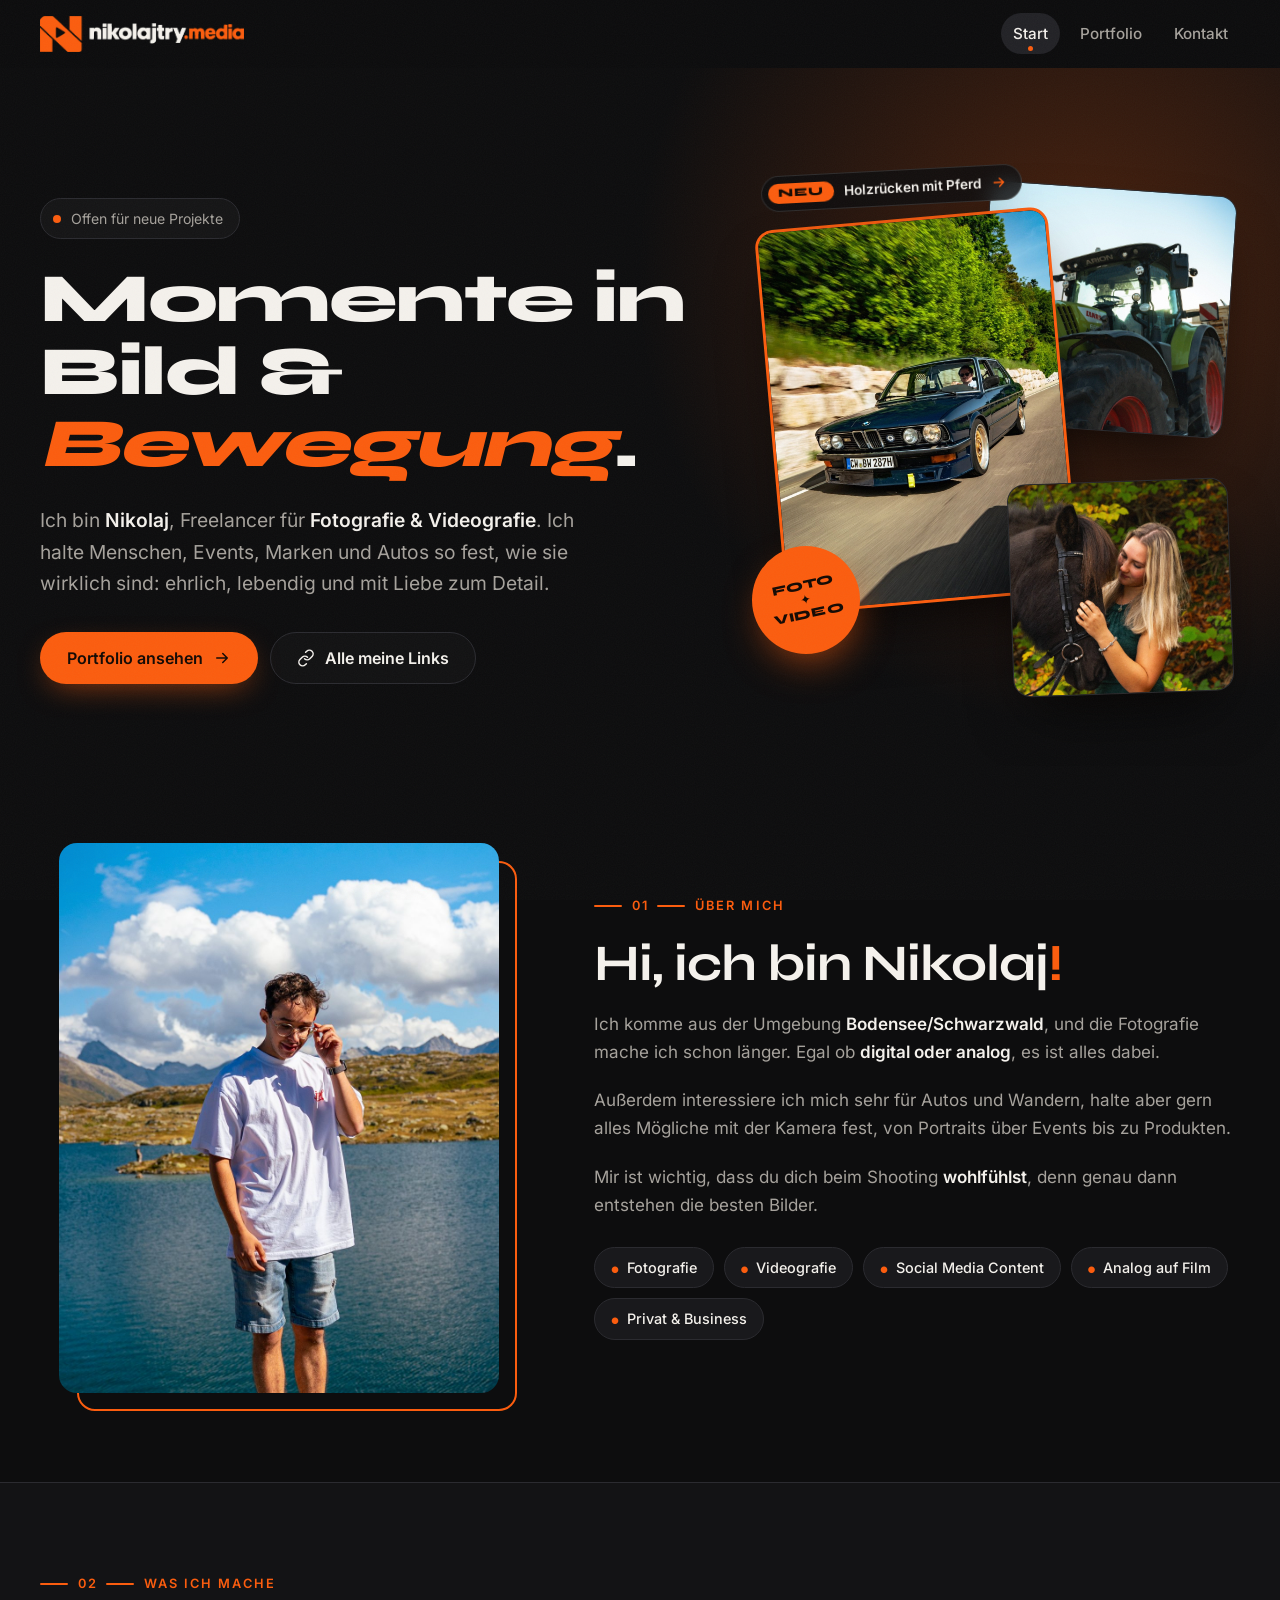
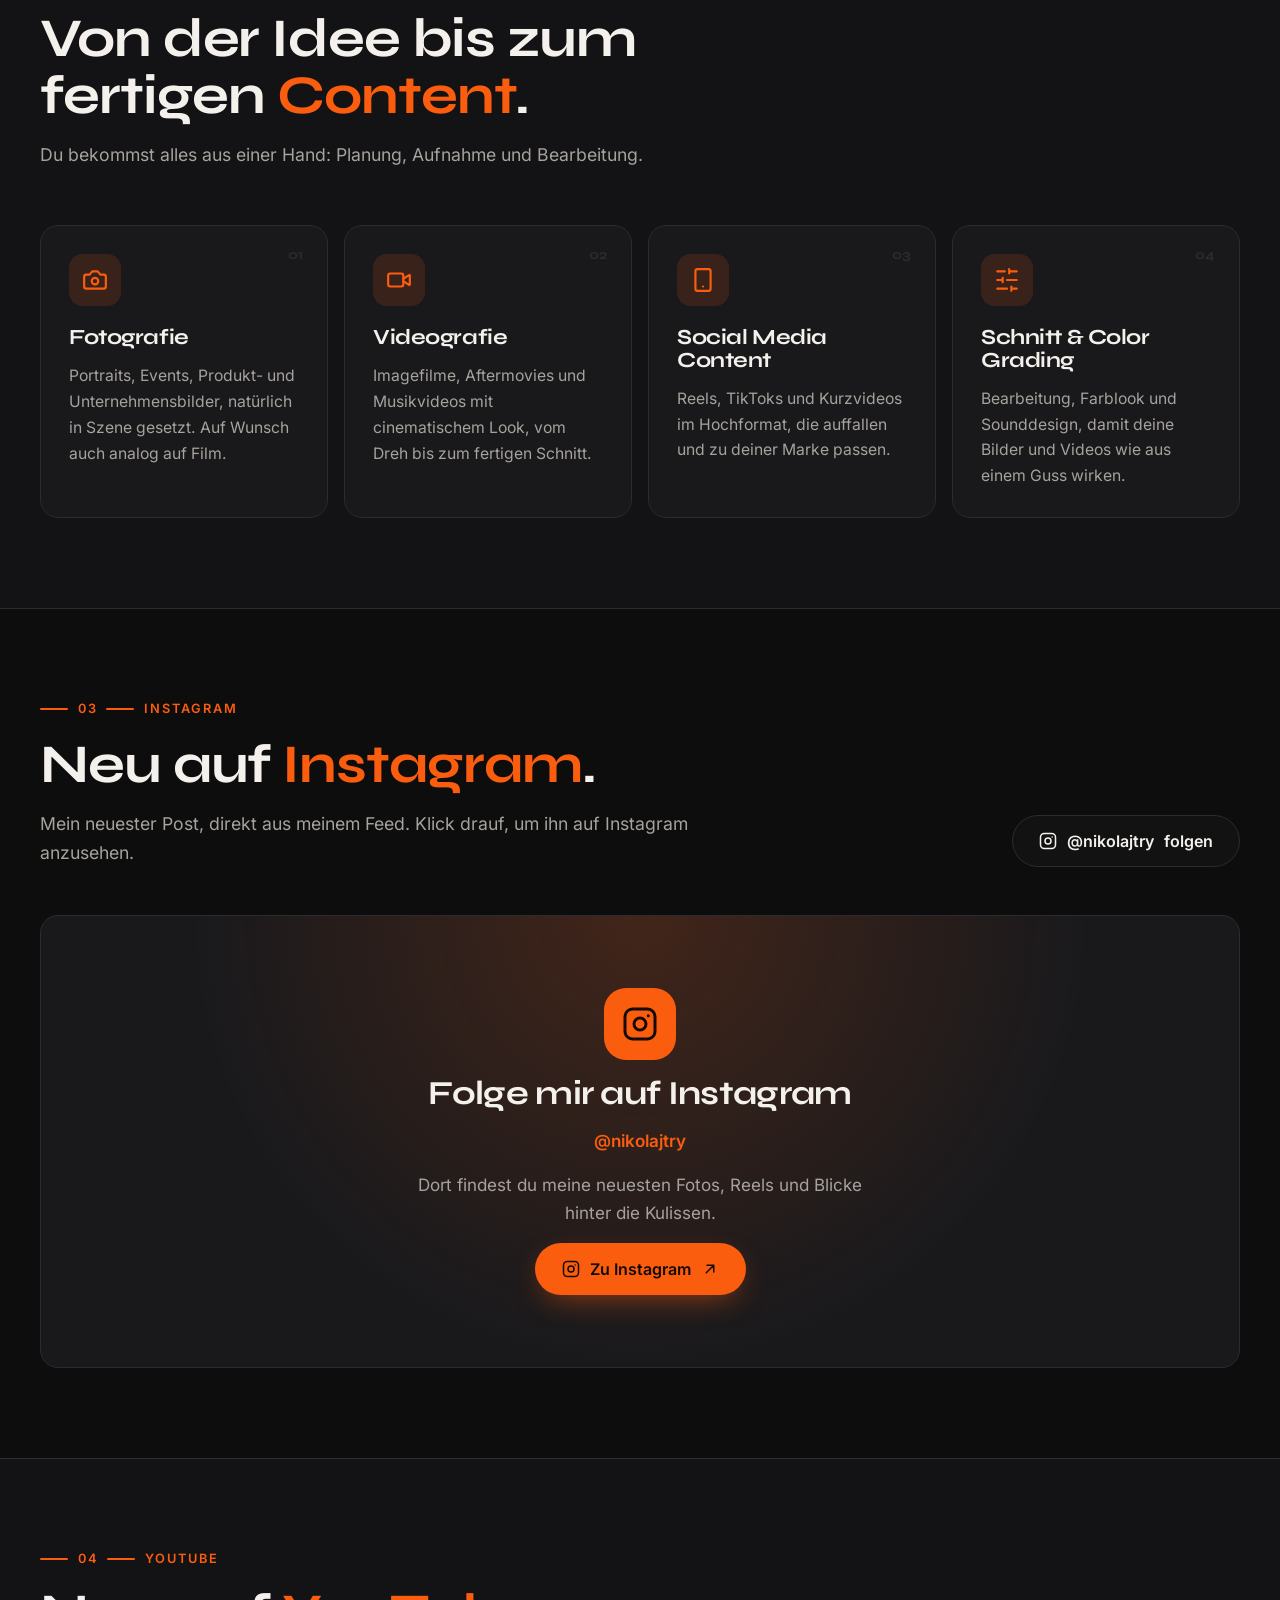
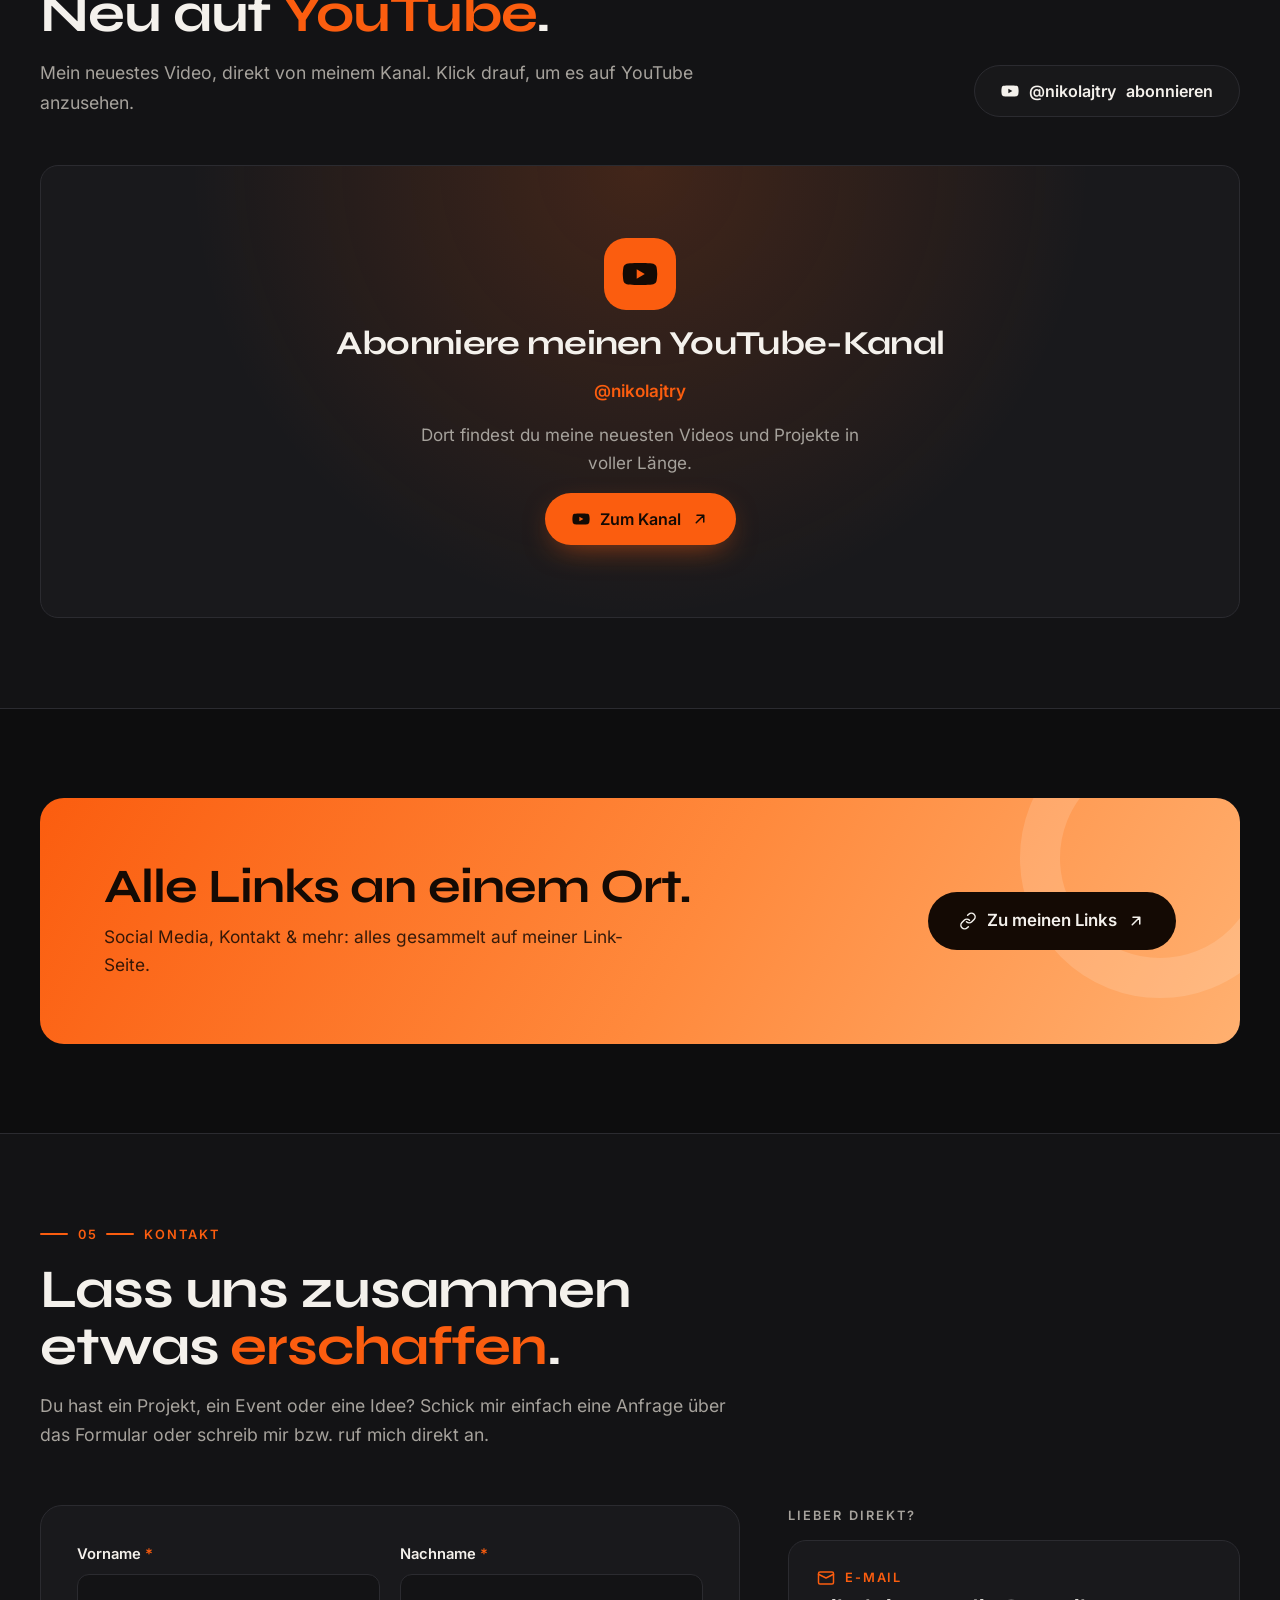
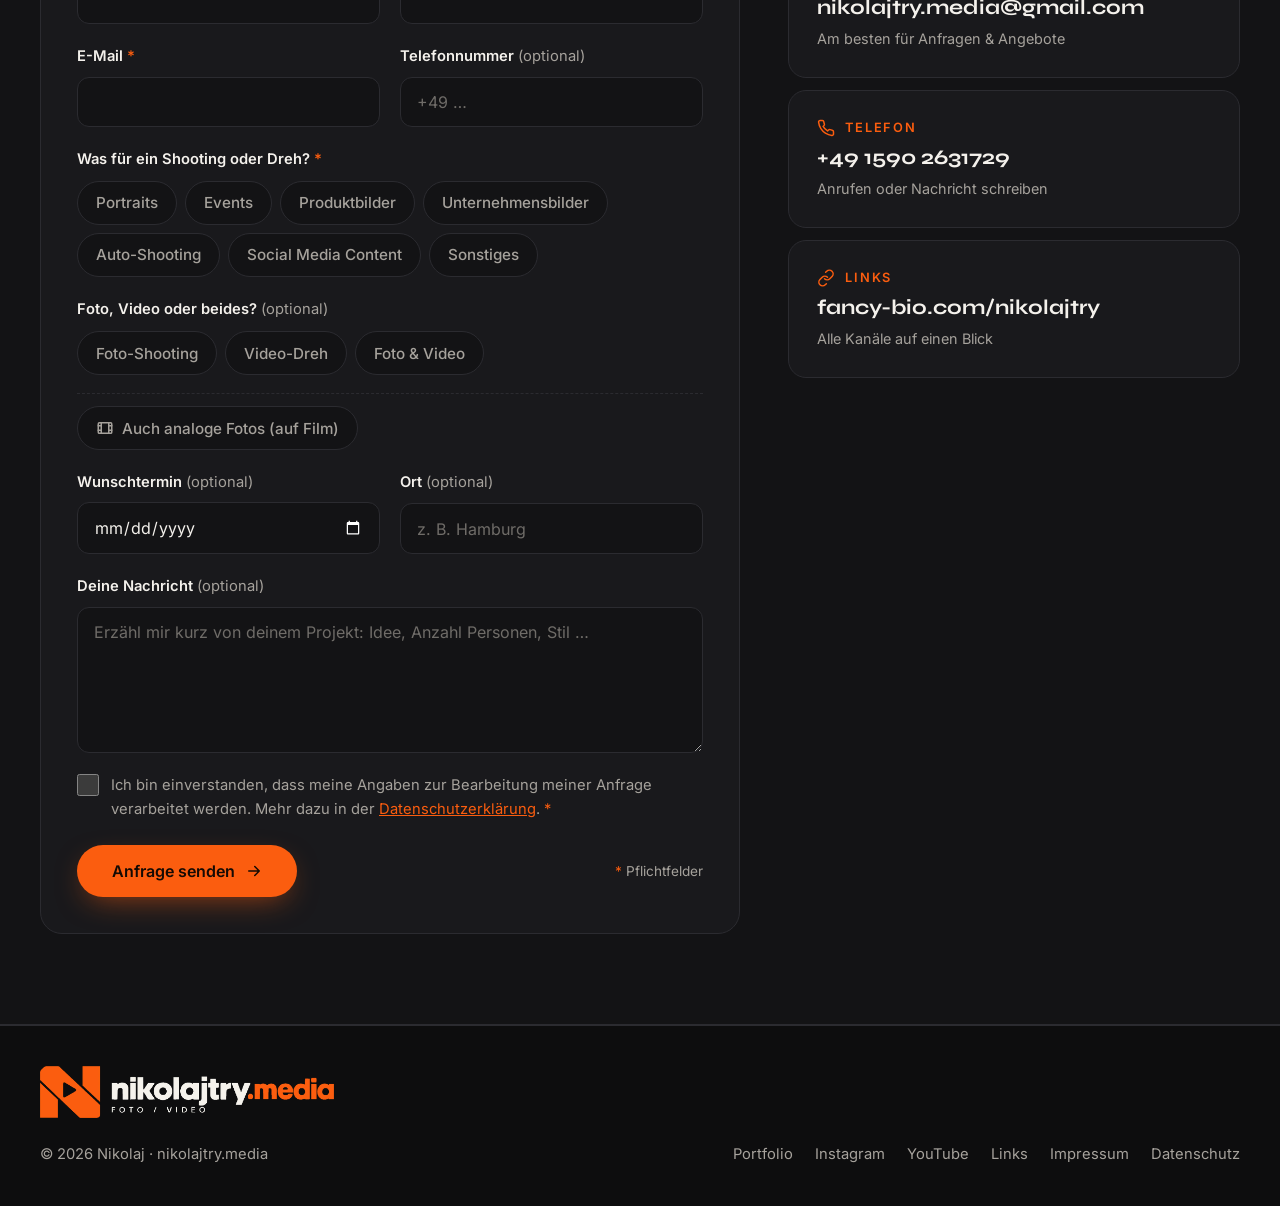
==== commit 26f1d002: "Neu-Hinweis wechselt zu "Holzrücken mit Pferd"; Absprachen in CLAUDE.md - "Neu" auf der Startseite u" ====
--- a/index.html
+++ b/index.html
@@ -14,7 +14,7 @@
   <link rel="apple-touch-icon" href="images/apple-touch-icon.png">
   <link rel="preload" href="fonts/syne-latin.woff2" as="font" type="font/woff2" crossorigin>
   <link rel="preload" href="fonts/inter-latin.woff2" as="font" type="font/woff2" crossorigin>
-  <link rel="stylesheet" href="css/style.css?v=20261017-1156">
+  <link rel="stylesheet" href="css/style.css?v=20261017-1158">
   <script>document.documentElement.classList.add("js");</script>
 </head>
 <body>
@@ -382,11 +382,11 @@
     </div>
   </footer>
 
-  <script src="js/config.js?v=20261017-1156"></script>
-  <script src="js/projekte.js?v=20261017-1156"></script>
-  <script src="js/media.js?v=20261017-1156"></script>
-  <script src="js/main.js?v=20261017-1156"></script>
-  <script src="js/youtube.js?v=20261017-1156"></script>
-  <script src="js/kontakt.js?v=20261017-1156"></script>
+  <script src="js/config.js?v=20261017-1158"></script>
+  <script src="js/projekte.js?v=20261017-1158"></script>
+  <script src="js/media.js?v=20261017-1158"></script>
+  <script src="js/main.js?v=20261017-1158"></script>
+  <script src="js/youtube.js?v=20261017-1158"></script>
+  <script src="js/kontakt.js?v=20261017-1158"></script>
 </body>
 </html>
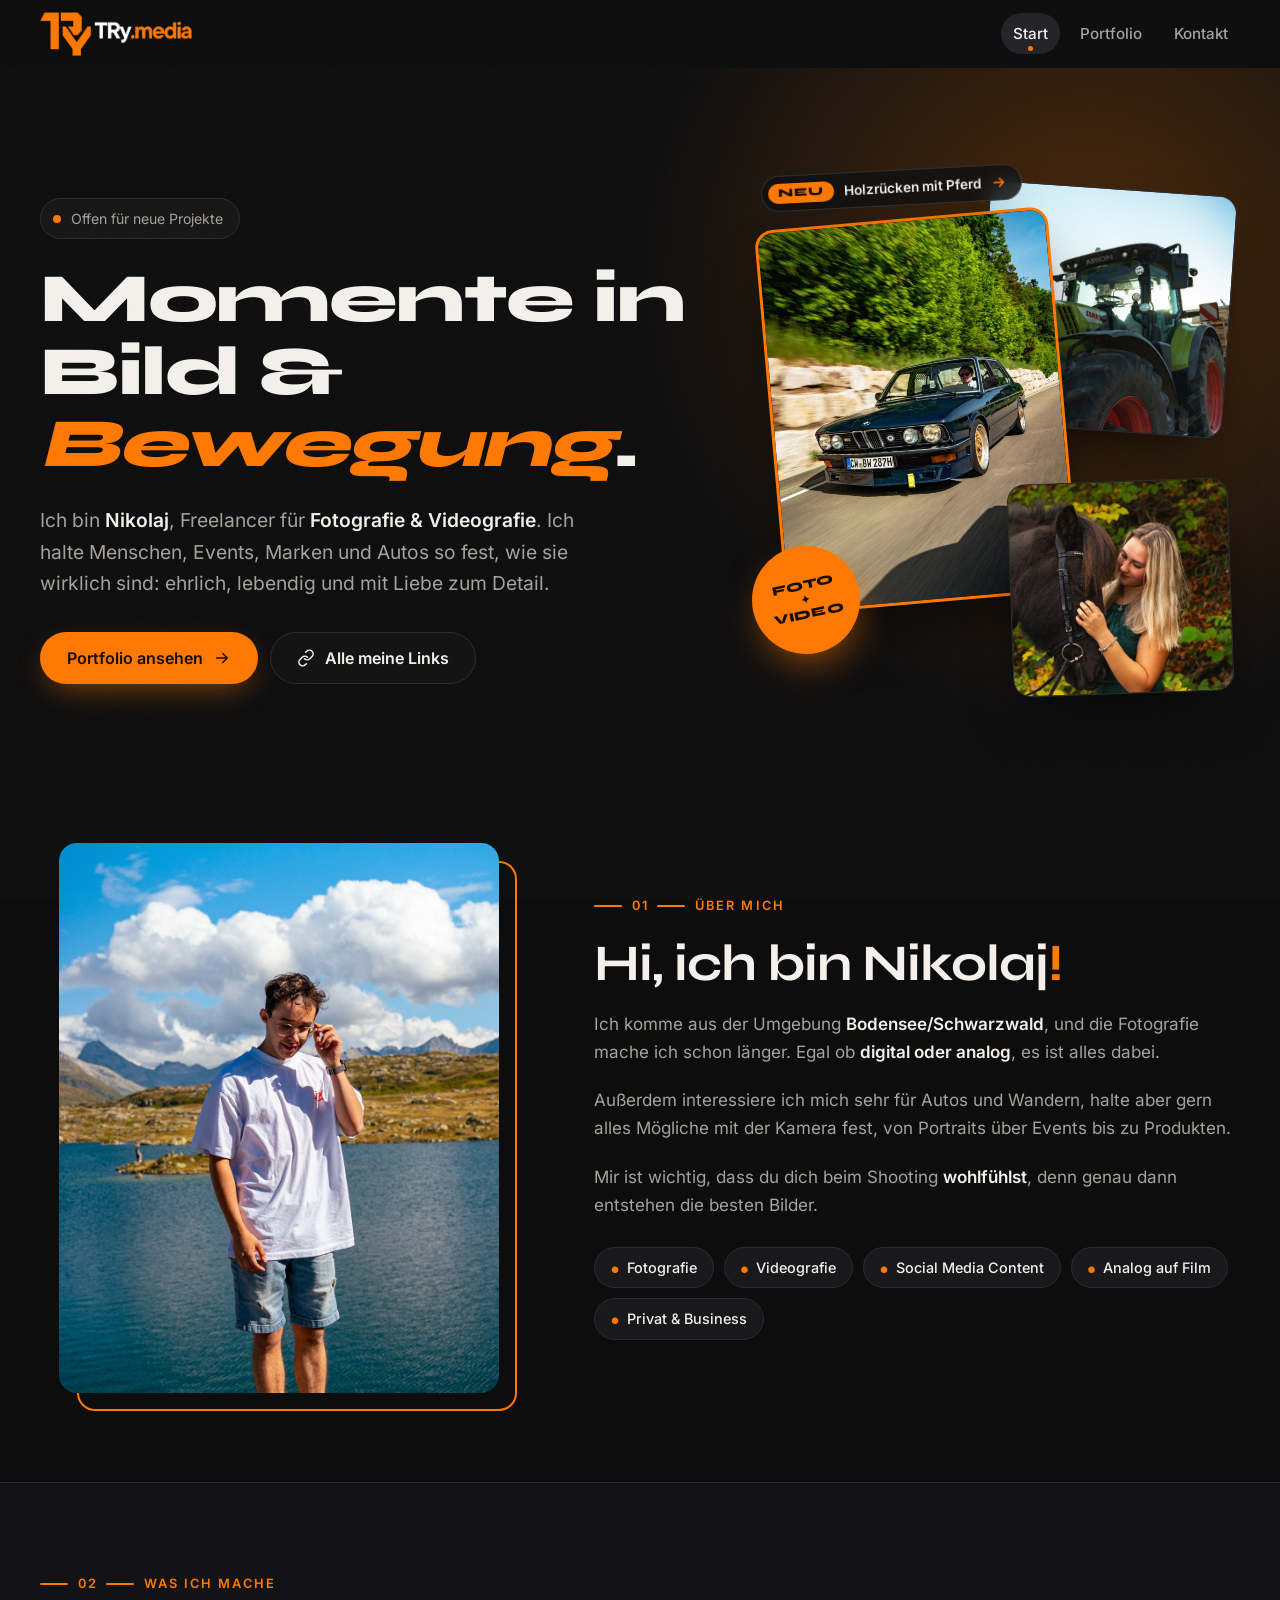
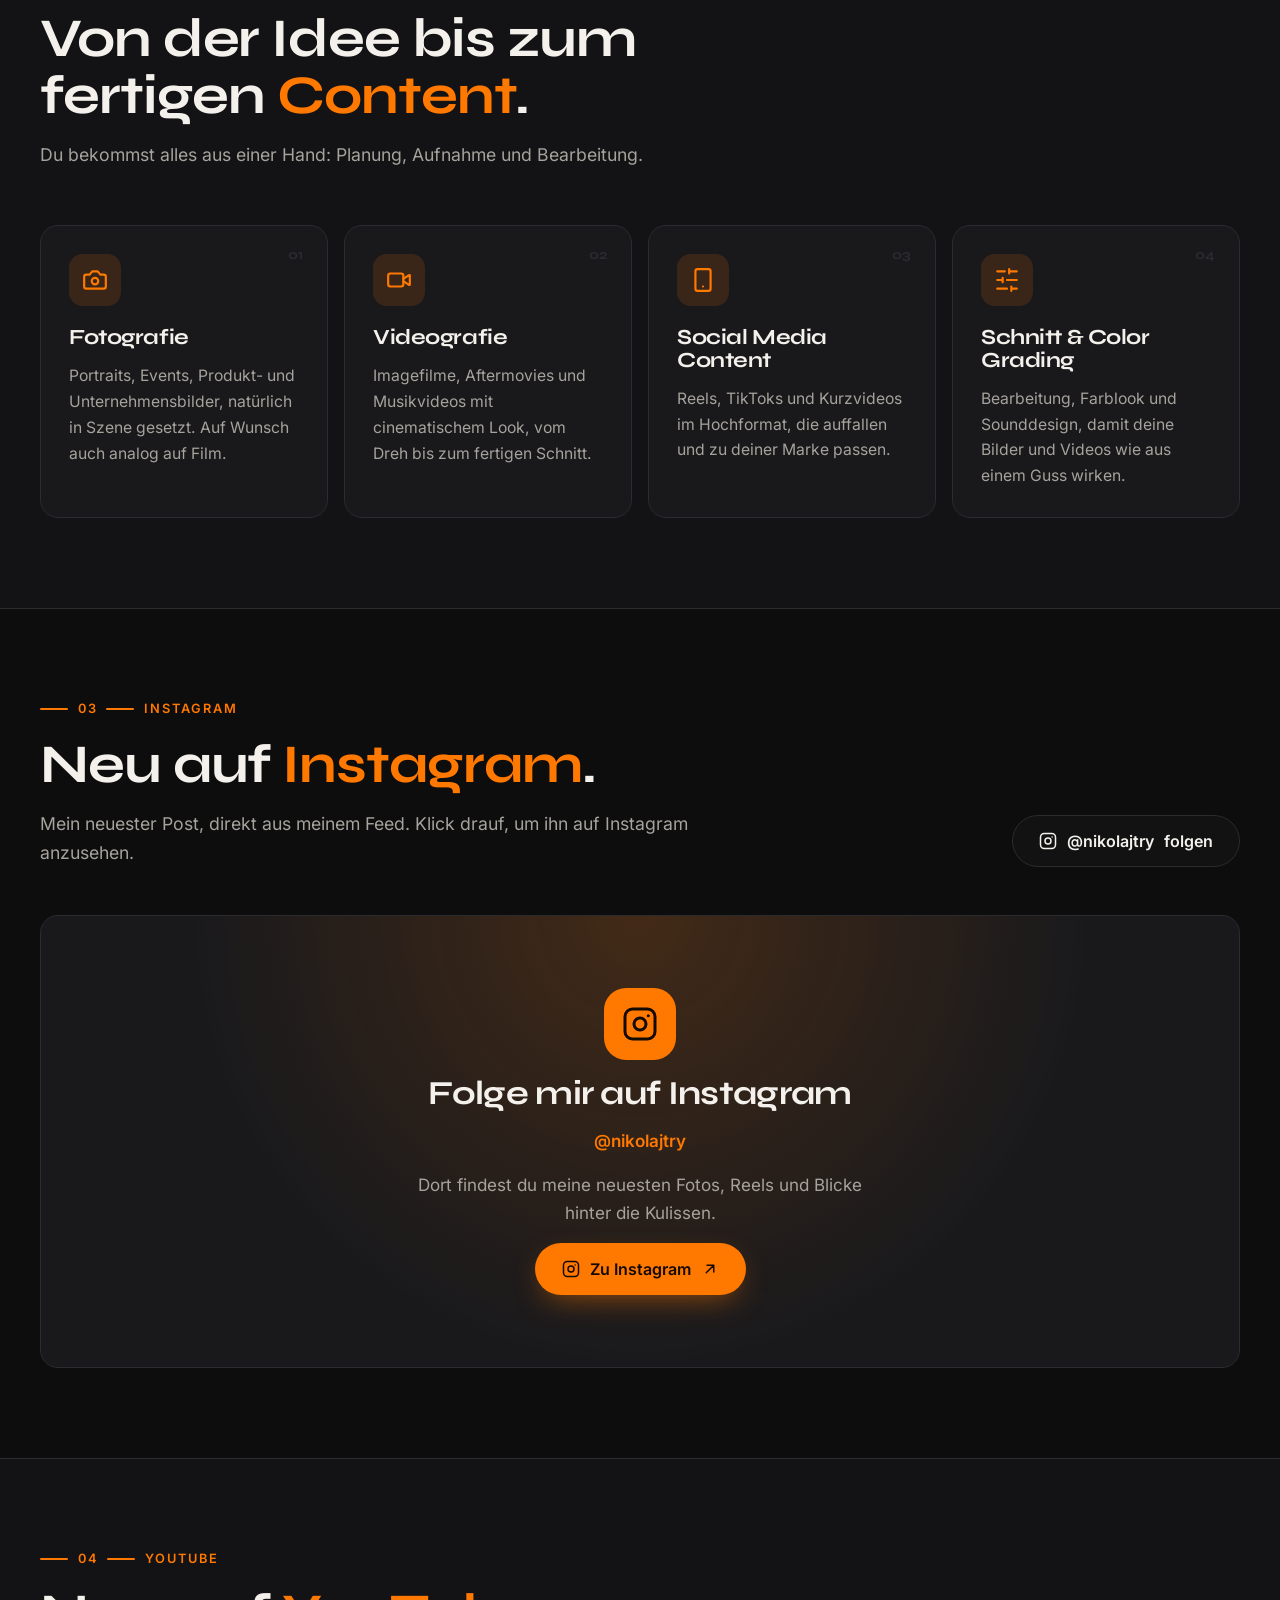
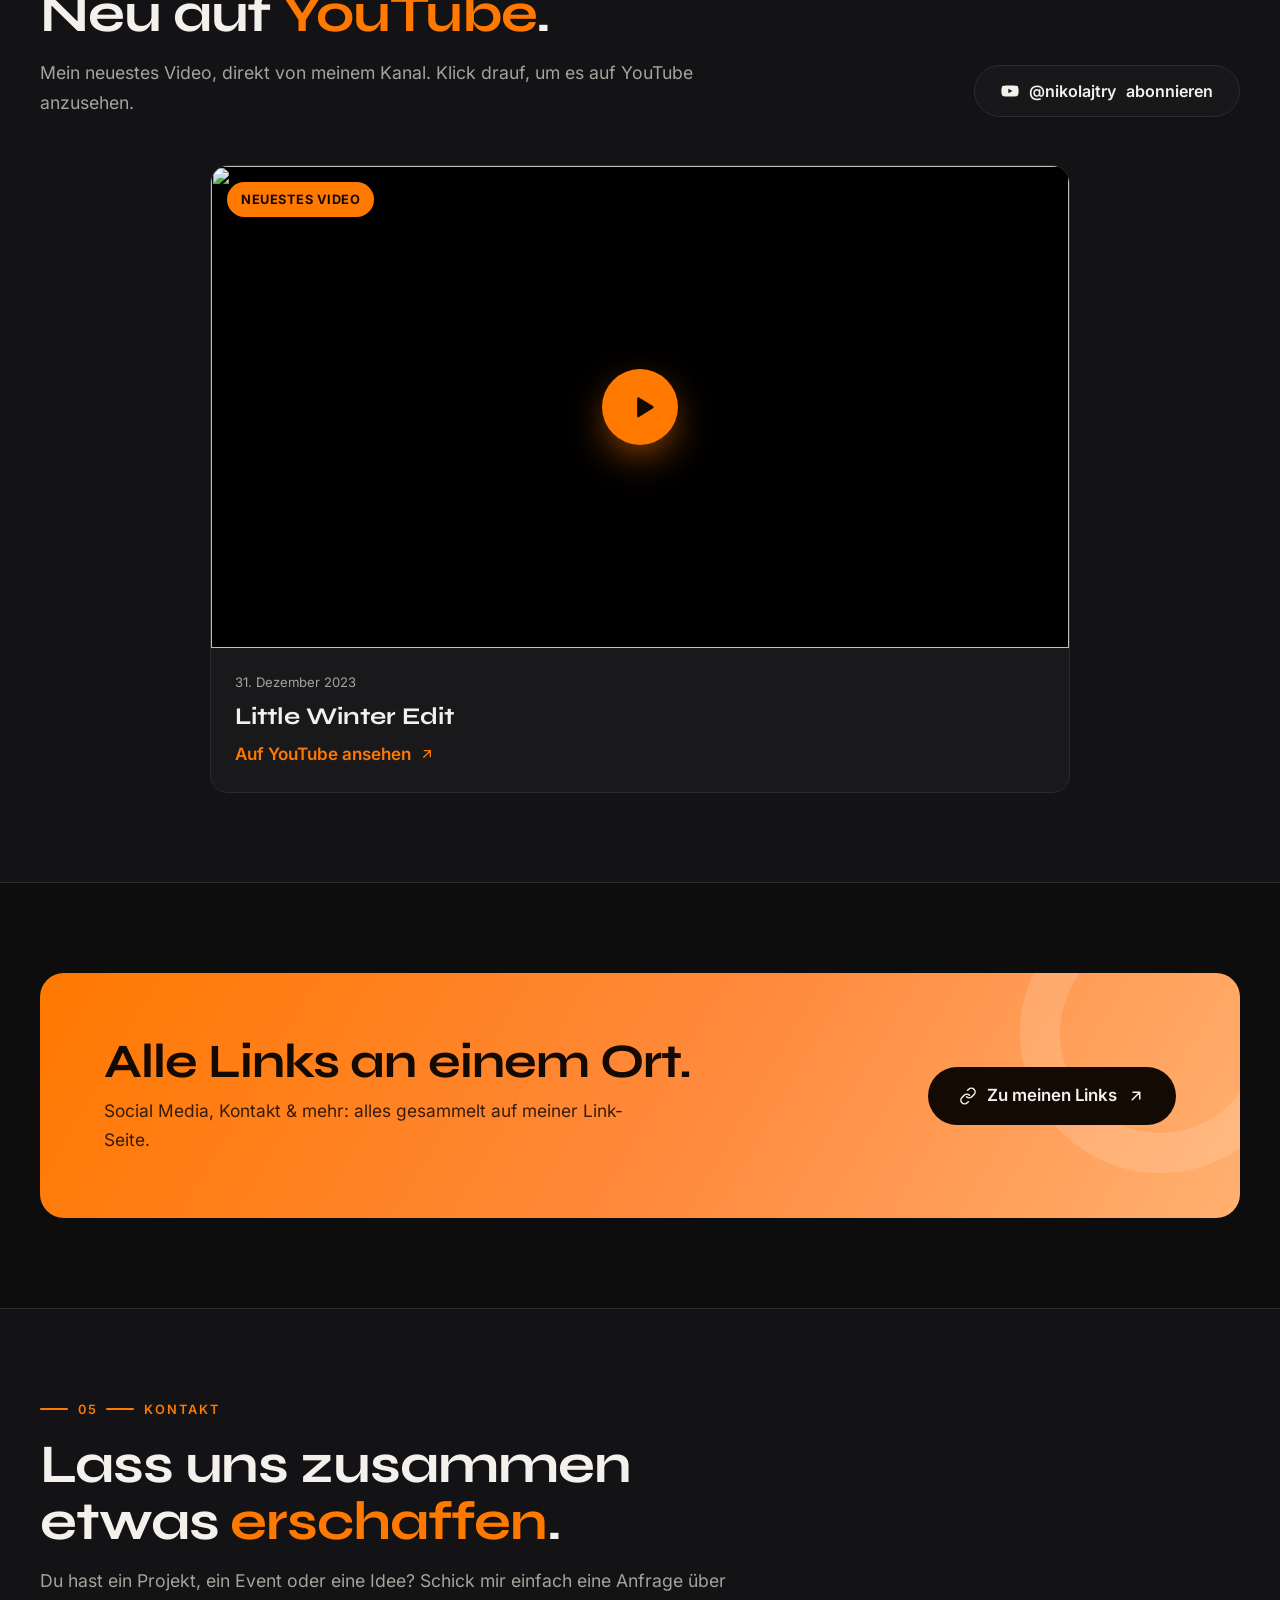
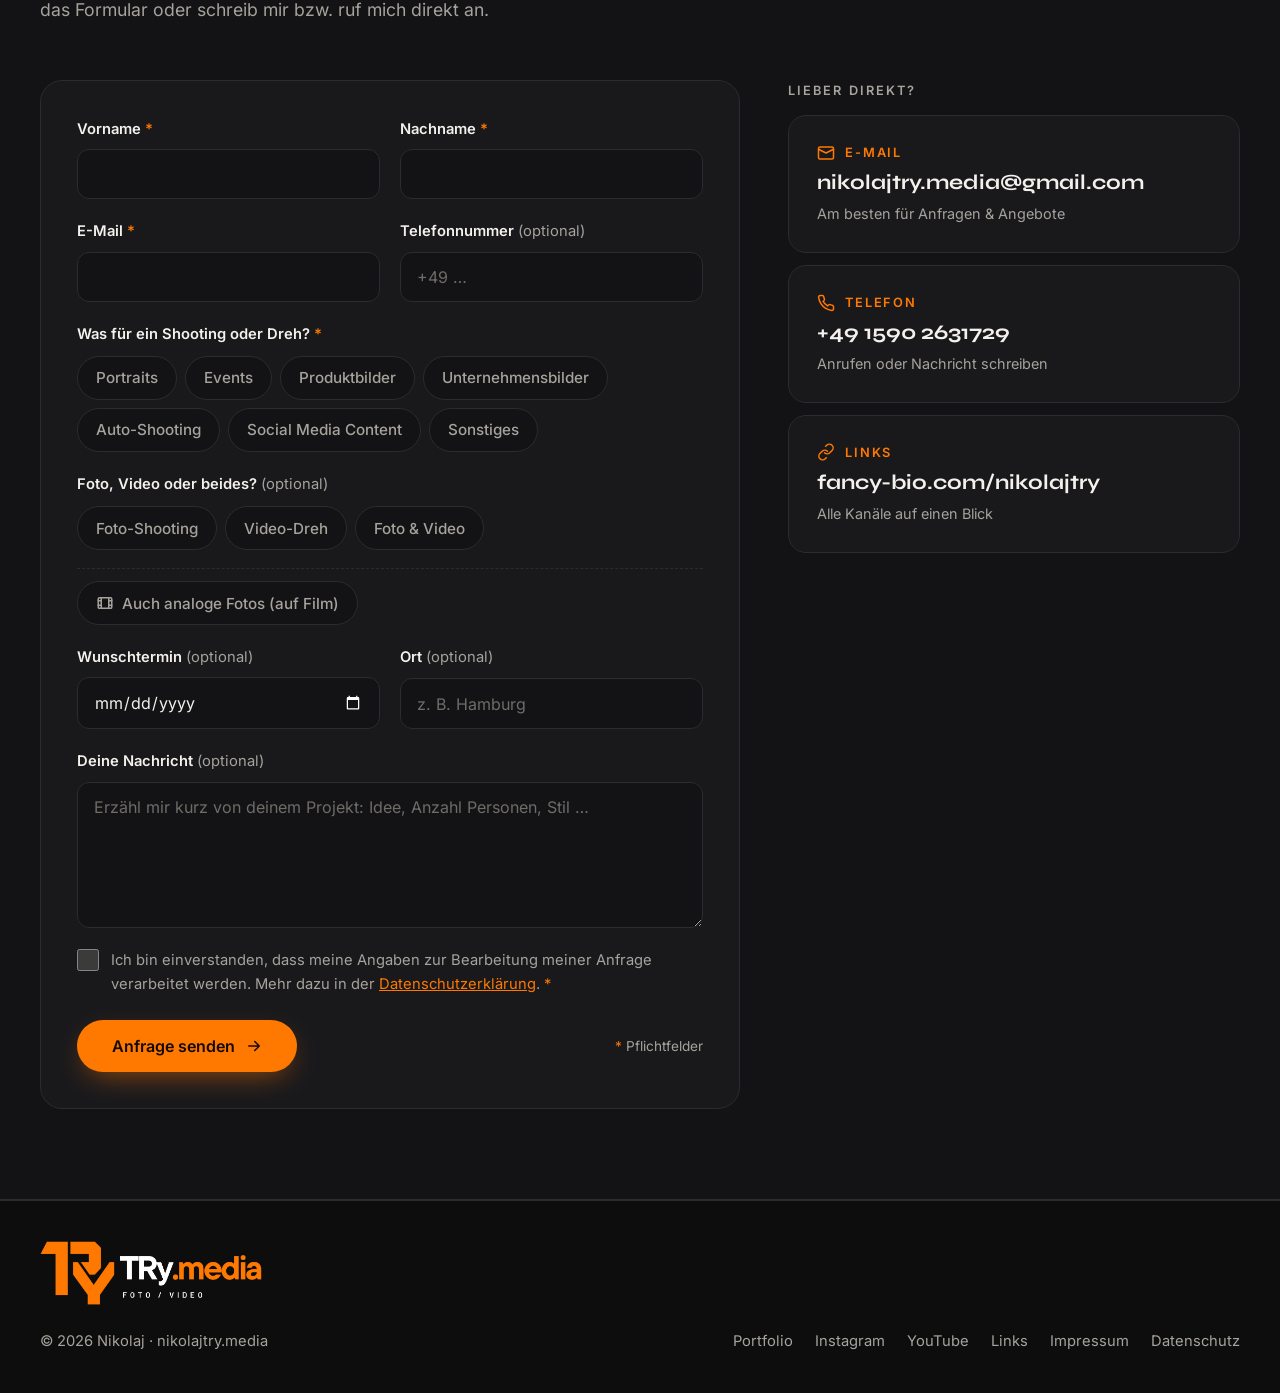
==== commit 77725feb: "Neues Logo TRy.media + Orange der Seite an das Logo angepasst - Menü: Monogramm + TRy.media (ohne FO" ====
--- a/index.html
+++ b/index.html
@@ -14,7 +14,7 @@
   <link rel="apple-touch-icon" href="images/apple-touch-icon.png">
   <link rel="preload" href="fonts/syne-latin.woff2" as="font" type="font/woff2" crossorigin>
   <link rel="preload" href="fonts/inter-latin.woff2" as="font" type="font/woff2" crossorigin>
-  <link rel="stylesheet" href="css/style.css?v=20261017-1158">
+  <link rel="stylesheet" href="css/style.css?v=20261031-1404">
   <script>document.documentElement.classList.add("js");</script>
 </head>
 <body>
@@ -22,9 +22,9 @@
 
   <header class="site-header">
     <div class="container">
-      <a class="logo" href="index.html" aria-label="nikolajtry.media, zur Startseite">
-        <img class="logo-full" src="images/logo.webp" alt="nikolajtry.media" width="905" height="160">
-        <img class="logo-icon" src="images/logo-icon.webp" alt="" width="185" height="160" aria-hidden="true">
+      <a class="logo" href="index.html" aria-label="TRy.media, zur Startseite">
+        <img class="logo-full" src="images/logo.webp" alt="TRy.media" width="693" height="200">
+        <img class="logo-icon" src="images/logo-icon.webp" alt="" width="189" height="160" aria-hidden="true">
       </a>
       <nav class="nav" aria-label="Hauptnavigation">
         <a href="index.html" aria-current="page">Start</a>
@@ -367,8 +367,8 @@
 
   <footer class="site-footer">
     <div class="container">
-      <a class="footer-logo" href="index.html" aria-label="nikolajtry.media, zur Startseite">
-        <img src="images/logo-full.webp" alt="nikolajtry.media, Foto / Video" width="1131" height="200" loading="lazy">
+      <a class="footer-logo" href="index.html" aria-label="TRy.media, zur Startseite">
+        <img src="images/logo-full.webp" alt="TRy.media, Foto / Video" width="831" height="240" loading="lazy">
       </a>
       <span>© <span data-year>2026</span> Nikolaj · nikolajtry.media</span>
       <nav class="footer-links" aria-label="Footer">
@@ -382,11 +382,11 @@
     </div>
   </footer>
 
-  <script src="js/config.js?v=20261017-1158"></script>
-  <script src="js/projekte.js?v=20261017-1158"></script>
-  <script src="js/media.js?v=20261017-1158"></script>
-  <script src="js/main.js?v=20261017-1158"></script>
-  <script src="js/youtube.js?v=20261017-1158"></script>
-  <script src="js/kontakt.js?v=20261017-1158"></script>
+  <script src="js/config.js?v=20261031-1404"></script>
+  <script src="js/projekte.js?v=20261031-1404"></script>
+  <script src="js/media.js?v=20261031-1404"></script>
+  <script src="js/main.js?v=20261031-1404"></script>
+  <script src="js/youtube.js?v=20261031-1404"></script>
+  <script src="js/kontakt.js?v=20261031-1404"></script>
 </body>
 </html>
--- a/css/style.css
+++ b/css/style.css
@@ -26,9 +26,9 @@
   --line: #2b2b30;
   --text: #f4f1ec;
   --muted: #a6a29c;
-  --orange: #fb5d0f; /* exakt das Orange aus dem Logo */
-  --orange-2: #ff7a33;
-  --orange-soft: rgba(251, 93, 15, 0.14);
+  --orange: #ff7800; /* exakt das Orange aus dem Logo */
+  --orange-2: #ff9433;
+  --orange-soft: rgba(255, 120, 0, 0.14);
   --on-orange: #140a04;
   --danger: #ff6b6b;
   --success: #5fd38d;
@@ -199,11 +199,11 @@
 .btn-primary {
   background: var(--orange);
   color: var(--on-orange);
-  box-shadow: 0 10px 30px -10px rgba(251, 93, 15, 0.6);
+  box-shadow: 0 10px 30px -10px rgba(255, 120, 0, 0.6);
 }
 .btn-primary:hover {
   background: var(--orange-2);
-  box-shadow: 0 14px 36px -10px rgba(251, 93, 15, 0.75);
+  box-shadow: 0 14px 36px -10px rgba(255, 120, 0, 0.75);
 }
 
 .btn-ghost {
@@ -260,18 +260,18 @@
   width: auto;
 }
 .logo-full {
-  height: 36px;
+  height: 44px;
 }
 .logo-icon {
   display: none !important;
-  height: 34px;
+  height: 38px;
 }
 @media (max-width: 640px) {
   .logo-full {
-    height: 28px;
-  }
-}
-/* Auf schmalen Handys nur das "N", damit das Menü daneben Platz hat */
+    height: 36px;
+  }
+}
+/* Auf schmalen Handys nur das Monogramm, damit das Menü daneben Platz hat */
 @media (max-width: 479px) {
   .logo-full {
     display: none !important;
@@ -392,7 +392,7 @@
   aspect-ratio: 1;
   right: -20%;
   top: -35%;
-  background: radial-gradient(circle closest-side, rgba(251, 93, 15, 0.26), transparent);
+  background: radial-gradient(circle closest-side, rgba(255, 120, 0, 0.26), transparent);
 }
 .hero .container {
   display: grid;
@@ -454,15 +454,15 @@
   height: 8px;
   border-radius: 50%;
   background: var(--orange);
-  box-shadow: 0 0 0 0 rgba(251, 93, 15, 0.6);
+  box-shadow: 0 0 0 0 rgba(255, 120, 0, 0.6);
   animation: pulse 2.2s infinite;
 }
 @keyframes pulse {
   70% {
-    box-shadow: 0 0 0 10px rgba(251, 93, 15, 0);
+    box-shadow: 0 0 0 10px rgba(255, 120, 0, 0);
   }
   100% {
-    box-shadow: 0 0 0 0 rgba(251, 93, 15, 0);
+    box-shadow: 0 0 0 0 rgba(255, 120, 0, 0);
   }
 }
 
@@ -556,7 +556,7 @@
   text-transform: uppercase;
   letter-spacing: 0.04em;
   transform: rotate(-12deg);
-  box-shadow: 0 16px 40px -12px rgba(251, 93, 15, 0.7);
+  box-shadow: 0 16px 40px -12px rgba(255, 120, 0, 0.7);
 }
 
 /* "Neu"-Hinweis oben an der Collage – führt direkt zum neuesten Projekt */
@@ -586,7 +586,7 @@
 .hero-new:hover,
 .hero-new:focus-visible {
   transform: rotate(-3deg) translateY(-3px);
-  border-color: rgba(251, 93, 15, 0.6);
+  border-color: rgba(255, 120, 0, 0.6);
 }
 .hero-new-tag {
   padding: 4px 10px;
@@ -596,7 +596,7 @@
   font: 800 0.72rem/1 var(--font-display);
   letter-spacing: 0.08em;
   text-transform: uppercase;
-  box-shadow: 0 0 0 0 rgba(251, 93, 15, 0.6);
+  box-shadow: 0 0 0 0 rgba(255, 120, 0, 0.6);
   animation: pulse 2.2s infinite;
 }
 .hero-new-text {
@@ -727,7 +727,7 @@
   transition: transform 0.5s var(--ease);
 }
 .service:hover {
-  border-color: rgba(251, 93, 15, 0.5);
+  border-color: rgba(255, 120, 0, 0.5);
   transform: translateY(-4px);
 }
 .service:hover::after {
@@ -955,7 +955,7 @@
   text-align: center;
   border-radius: var(--radius);
   border: 1px solid var(--line);
-  background: radial-gradient(circle at 50% 0%, rgba(251, 93, 15, 0.18), transparent 60%), var(--surface);
+  background: radial-gradient(circle at 50% 0%, rgba(255, 120, 0, 0.18), transparent 60%), var(--surface);
 }
 .insta-fallback .ig-icon {
   display: grid;
@@ -1034,7 +1034,7 @@
   transition: border-color 0.3s;
 }
 .yt-latest:hover {
-  border-color: rgba(251, 93, 15, 0.6);
+  border-color: rgba(255, 120, 0, 0.6);
 }
 .yt-latest:hover .yt-thumb img,
 .yt-item:hover .yt-thumb img {
@@ -1088,7 +1088,7 @@
   transition: border-color 0.3s, background-color 0.3s;
 }
 .yt-item:hover {
-  border-color: rgba(251, 93, 15, 0.6);
+  border-color: rgba(255, 120, 0, 0.6);
   background: var(--surface-2);
 }
 .yt-item .yt-thumb {
@@ -1323,7 +1323,7 @@
 .field textarea:focus {
   outline: none;
   border-color: var(--orange);
-  box-shadow: 0 0 0 3px rgba(251, 93, 15, 0.18);
+  box-shadow: 0 0 0 3px rgba(255, 120, 0, 0.18);
   background: var(--bg);
 }
 .field input[aria-invalid="true"],
@@ -1547,7 +1547,7 @@
 }
 .footer-logo img {
   display: block;
-  height: 52px;
+  height: 64px;
   width: auto;
   max-width: 100%;
 }
@@ -1581,7 +1581,7 @@
   aspect-ratio: 1;
   left: -200px;
   top: -420px;
-  background: radial-gradient(circle closest-side, rgba(251, 93, 15, 0.22), transparent);
+  background: radial-gradient(circle closest-side, rgba(255, 120, 0, 0.22), transparent);
 }
 .page-hero .container {
   display: grid;
@@ -1687,7 +1687,7 @@
   background: linear-gradient(180deg, rgba(0, 0, 0, 0.25) 0%, transparent 30%, transparent 45%, rgba(0, 0, 0, 0.85) 100%);
 }
 .project-card:hover {
-  border-color: rgba(251, 93, 15, 0.6);
+  border-color: rgba(255, 120, 0, 0.6);
 }
 .project-card:hover img,
 .project-card:hover video,
@@ -1805,7 +1805,7 @@
   aspect-ratio: 1;
   right: -260px;
   top: -440px;
-  background: radial-gradient(circle closest-side, rgba(251, 93, 15, 0.2), transparent);
+  background: radial-gradient(circle closest-side, rgba(255, 120, 0, 0.2), transparent);
   pointer-events: none;
 }
 .project-view.view-enter {
@@ -1972,7 +1972,7 @@
   border-radius: 50%;
   background: var(--orange);
   color: var(--on-orange);
-  box-shadow: 0 14px 40px -8px rgba(251, 93, 15, 0.7);
+  box-shadow: 0 14px 40px -8px rgba(255, 120, 0, 0.7);
   transition: transform 0.35s var(--ease);
 }
 .video-play svg {
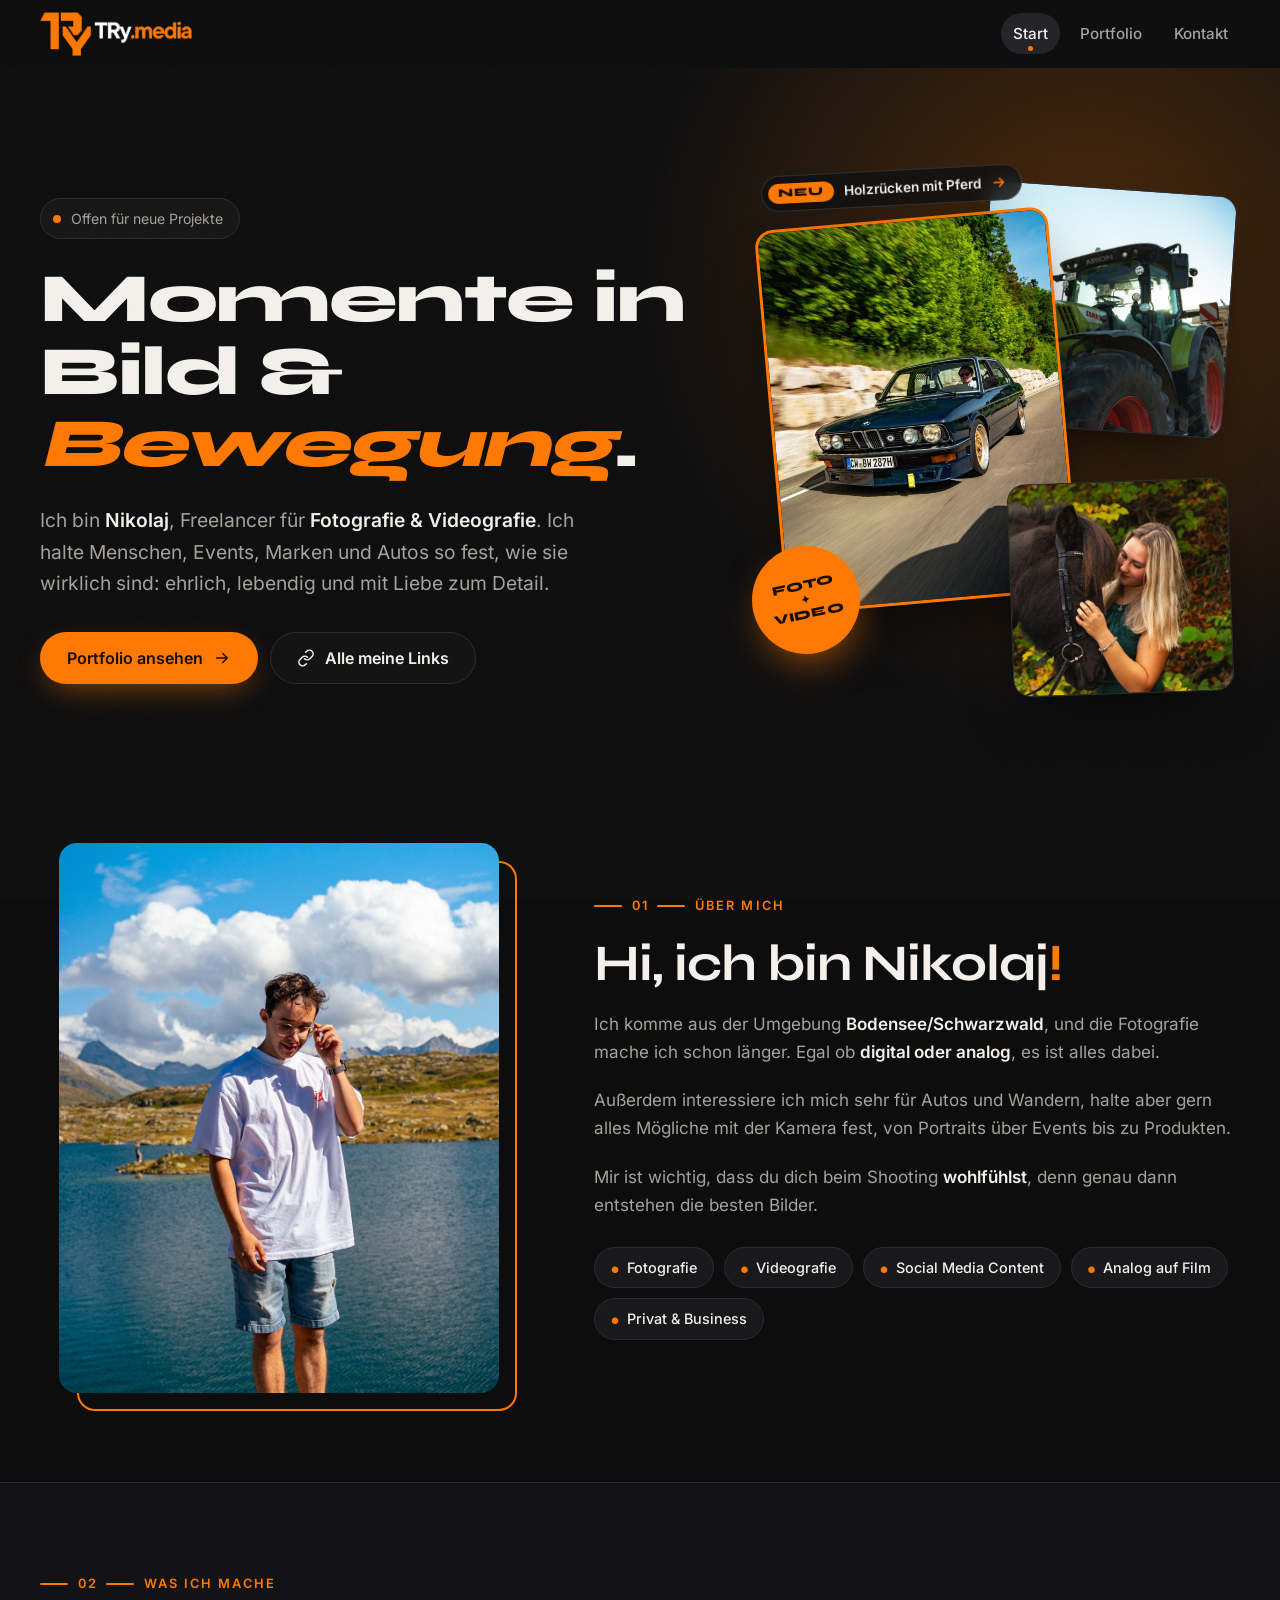
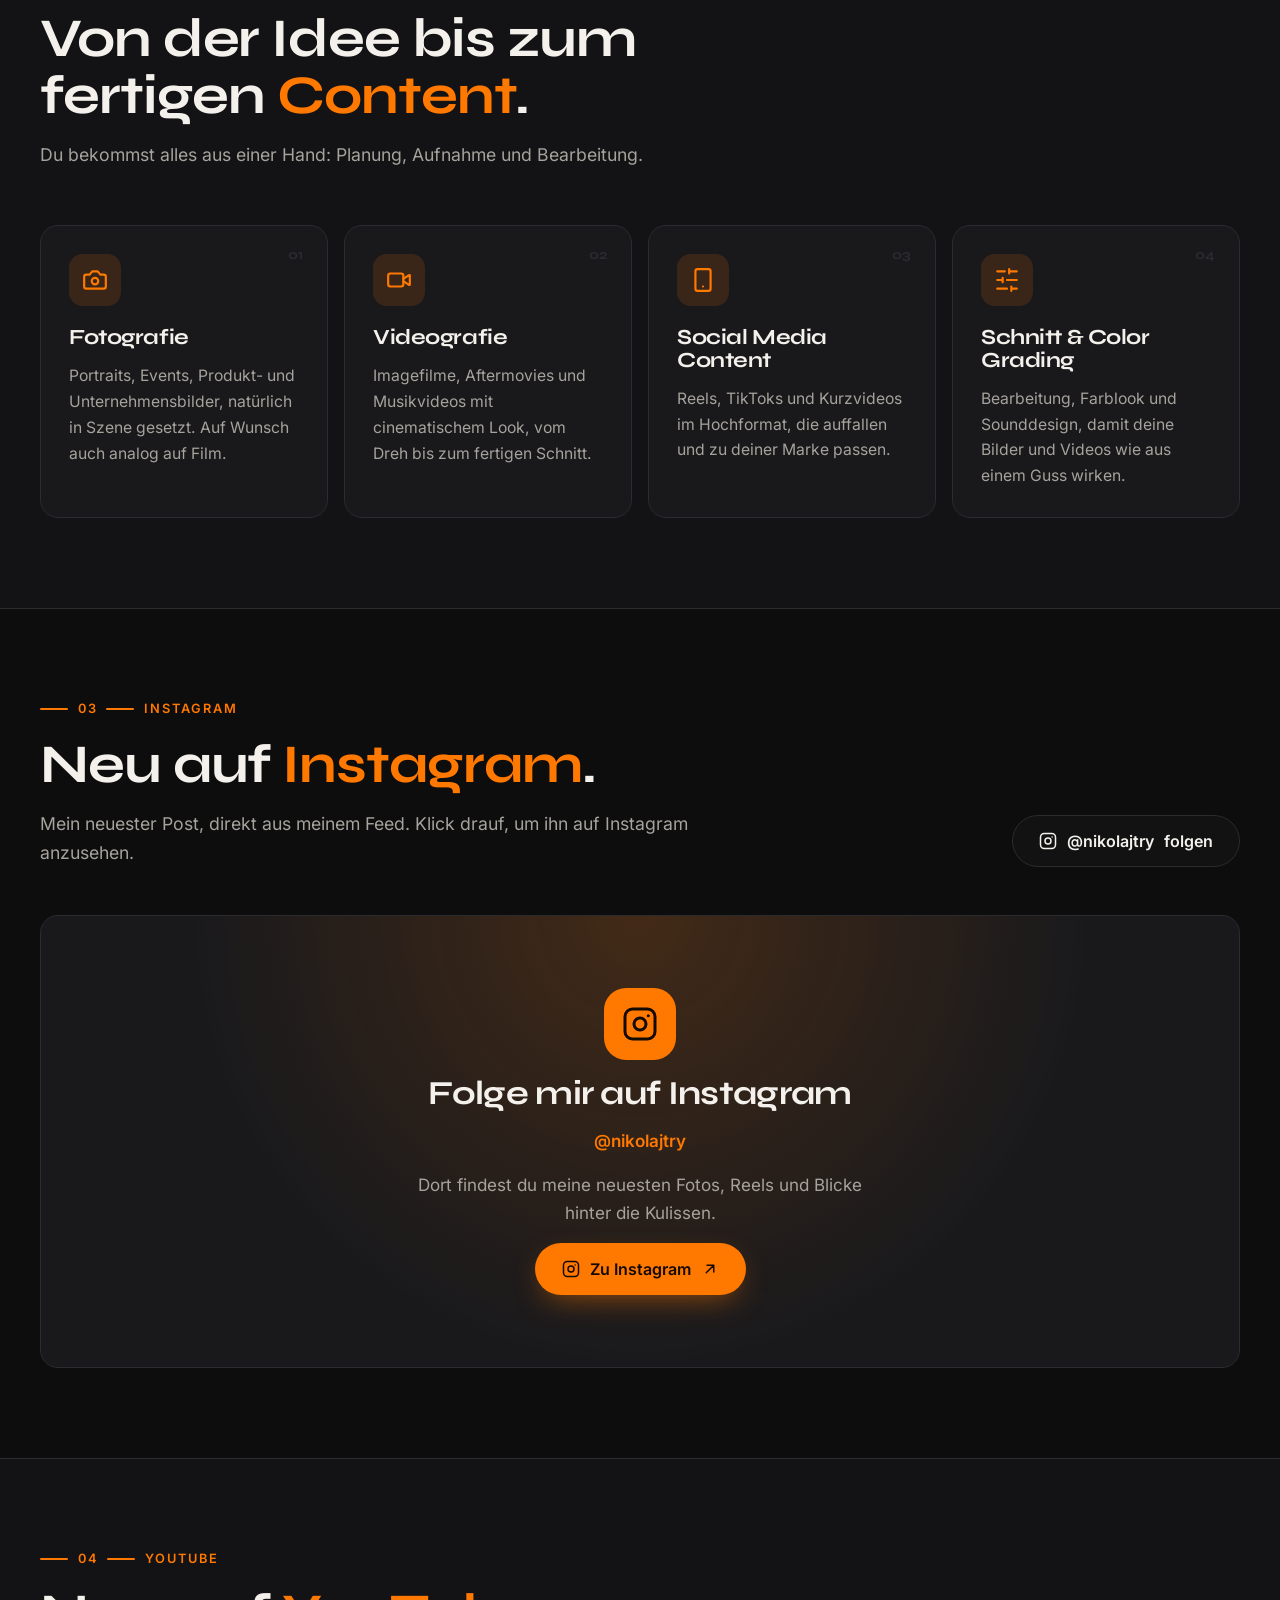
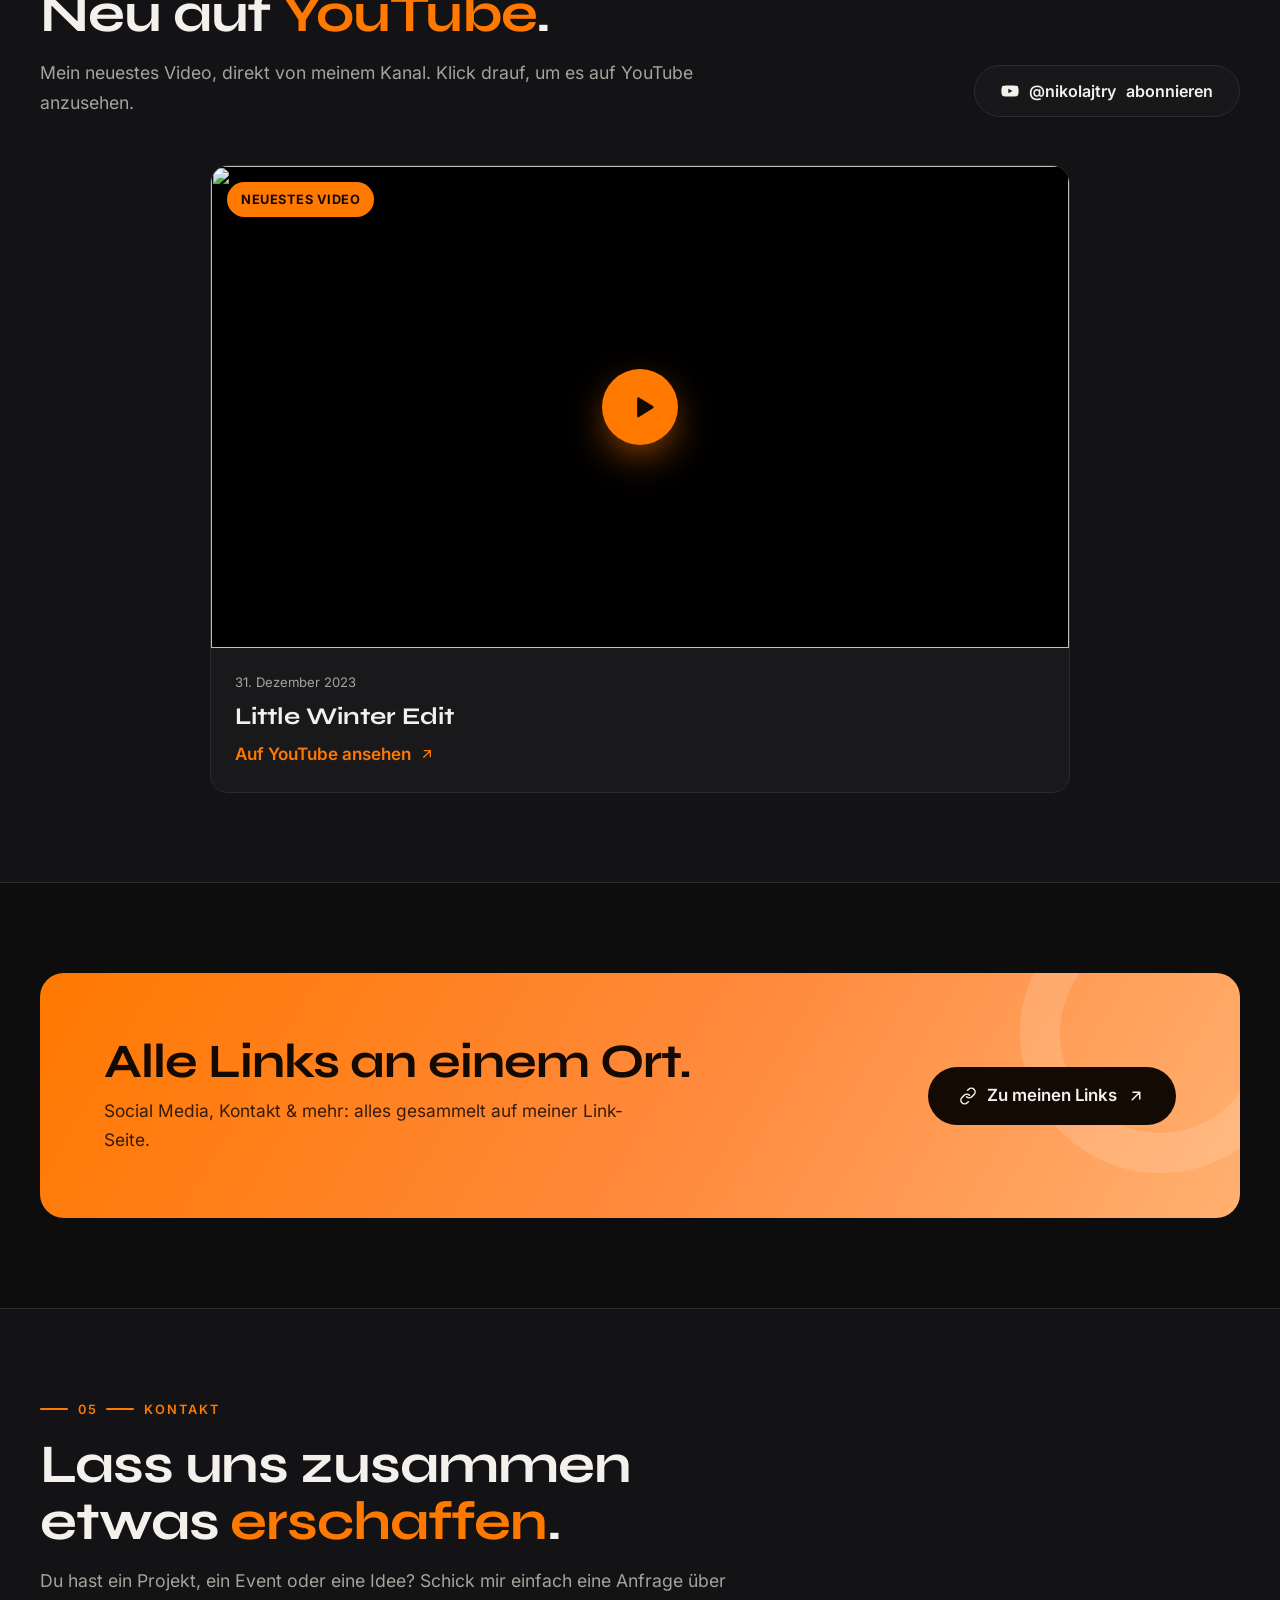
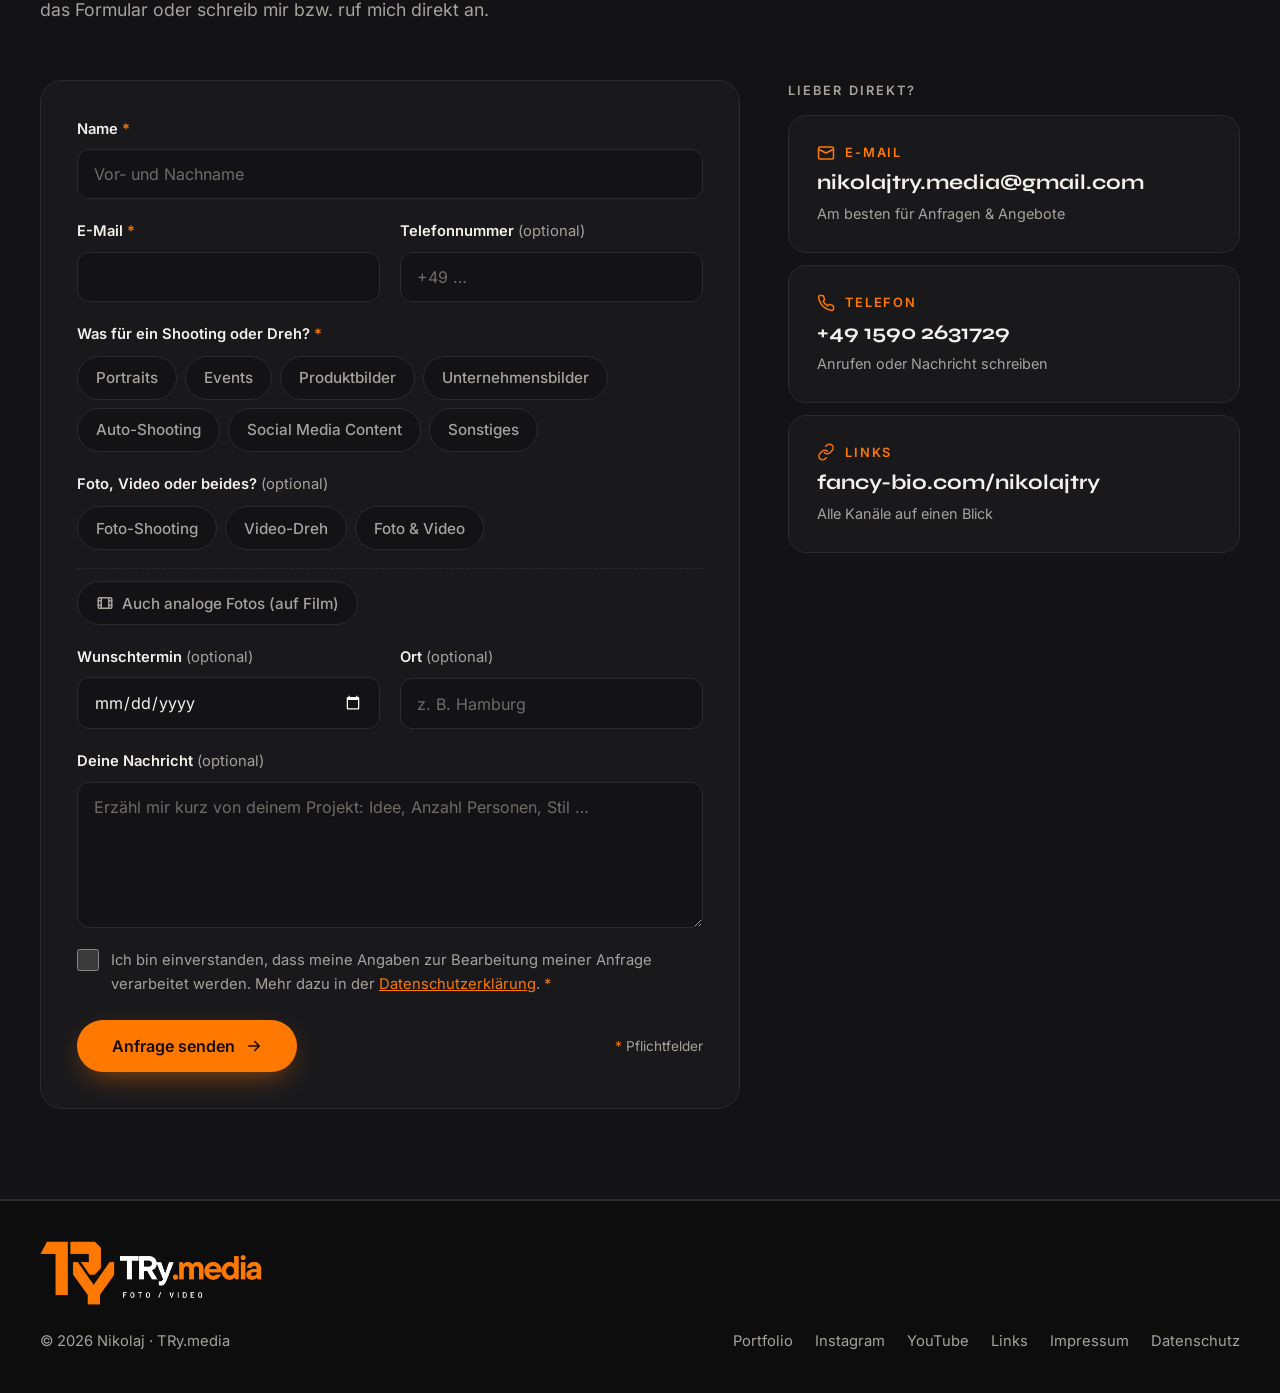
==== commit d79a954b: "Formular: ein Feld "Name"; Seitenname überall TRy.media - Vor- und Nachname zu einem Feld "Name" zus" ====
--- a/index.html
+++ b/index.html
@@ -3,7 +3,7 @@
 <head>
   <meta charset="utf-8">
   <meta name="viewport" content="width=device-width, initial-scale=1">
-  <title>Fotografie &amp; Videografie von Nikolaj | nikolajtry.media</title>
+  <title>Fotografie &amp; Videografie von Nikolaj | TRy.media</title>
   <meta name="description" content="Nikolaj, Freelancer für Fotografie und Videografie: Portraits, Events, Auto-Shootings, Imagefilme und Social-Media-Content. Jetzt Portfolio ansehen und anfragen.">
   <meta name="theme-color" content="#0d0d0e">
   <meta property="og:title" content="Nikolaj | Fotografie & Videografie">
@@ -14,7 +14,7 @@
   <link rel="apple-touch-icon" href="images/apple-touch-icon.png">
   <link rel="preload" href="fonts/syne-latin.woff2" as="font" type="font/woff2" crossorigin>
   <link rel="preload" href="fonts/inter-latin.woff2" as="font" type="font/woff2" crossorigin>
-  <link rel="stylesheet" href="css/style.css?v=20261031-1404">
+  <link rel="stylesheet" href="css/style.css?v=20261104-0818">
   <script>document.documentElement.classList.add("js");</script>
 </head>
 <body>
@@ -219,17 +219,10 @@
         <div class="contact-layout">
           <form class="contact-form reveal" data-contact-form novalidate>
             <div class="form-body" data-form-body>
-              <div class="form-row">
-                <div class="field">
-                  <label for="cf-vorname">Vorname <span class="req" aria-hidden="true">*</span></label>
-                  <input id="cf-vorname" name="vorname" type="text" autocomplete="given-name" required aria-describedby="cf-vorname-error">
-                  <p class="field-error" id="cf-vorname-error"></p>
-                </div>
-                <div class="field">
-                  <label for="cf-nachname">Nachname <span class="req" aria-hidden="true">*</span></label>
-                  <input id="cf-nachname" name="nachname" type="text" autocomplete="family-name" required aria-describedby="cf-nachname-error">
-                  <p class="field-error" id="cf-nachname-error"></p>
-                </div>
+              <div class="field">
+                <label for="cf-name">Name <span class="req" aria-hidden="true">*</span></label>
+                <input id="cf-name" name="name" type="text" autocomplete="name" placeholder="Vor- und Nachname" required aria-describedby="cf-name-error">
+                <p class="field-error" id="cf-name-error"></p>
               </div>
 
               <div class="form-row">
@@ -370,7 +363,7 @@
       <a class="footer-logo" href="index.html" aria-label="TRy.media, zur Startseite">
         <img src="images/logo-full.webp" alt="TRy.media, Foto / Video" width="831" height="240" loading="lazy">
       </a>
-      <span>© <span data-year>2026</span> Nikolaj · nikolajtry.media</span>
+      <span>© <span data-year>2026</span> Nikolaj · TRy.media</span>
       <nav class="footer-links" aria-label="Footer">
         <a href="portfolio.html">Portfolio</a>
         <a href="https://www.instagram.com/nikolajtry/" target="_blank" rel="noopener" data-insta-profile>Instagram</a>
@@ -382,11 +375,11 @@
     </div>
   </footer>
 
-  <script src="js/config.js?v=20261031-1404"></script>
-  <script src="js/projekte.js?v=20261031-1404"></script>
-  <script src="js/media.js?v=20261031-1404"></script>
-  <script src="js/main.js?v=20261031-1404"></script>
-  <script src="js/youtube.js?v=20261031-1404"></script>
-  <script src="js/kontakt.js?v=20261031-1404"></script>
+  <script src="js/config.js?v=20261104-0818"></script>
+  <script src="js/projekte.js?v=20261104-0818"></script>
+  <script src="js/media.js?v=20261104-0818"></script>
+  <script src="js/main.js?v=20261104-0818"></script>
+  <script src="js/youtube.js?v=20261104-0818"></script>
+  <script src="js/kontakt.js?v=20261104-0818"></script>
 </body>
 </html>
